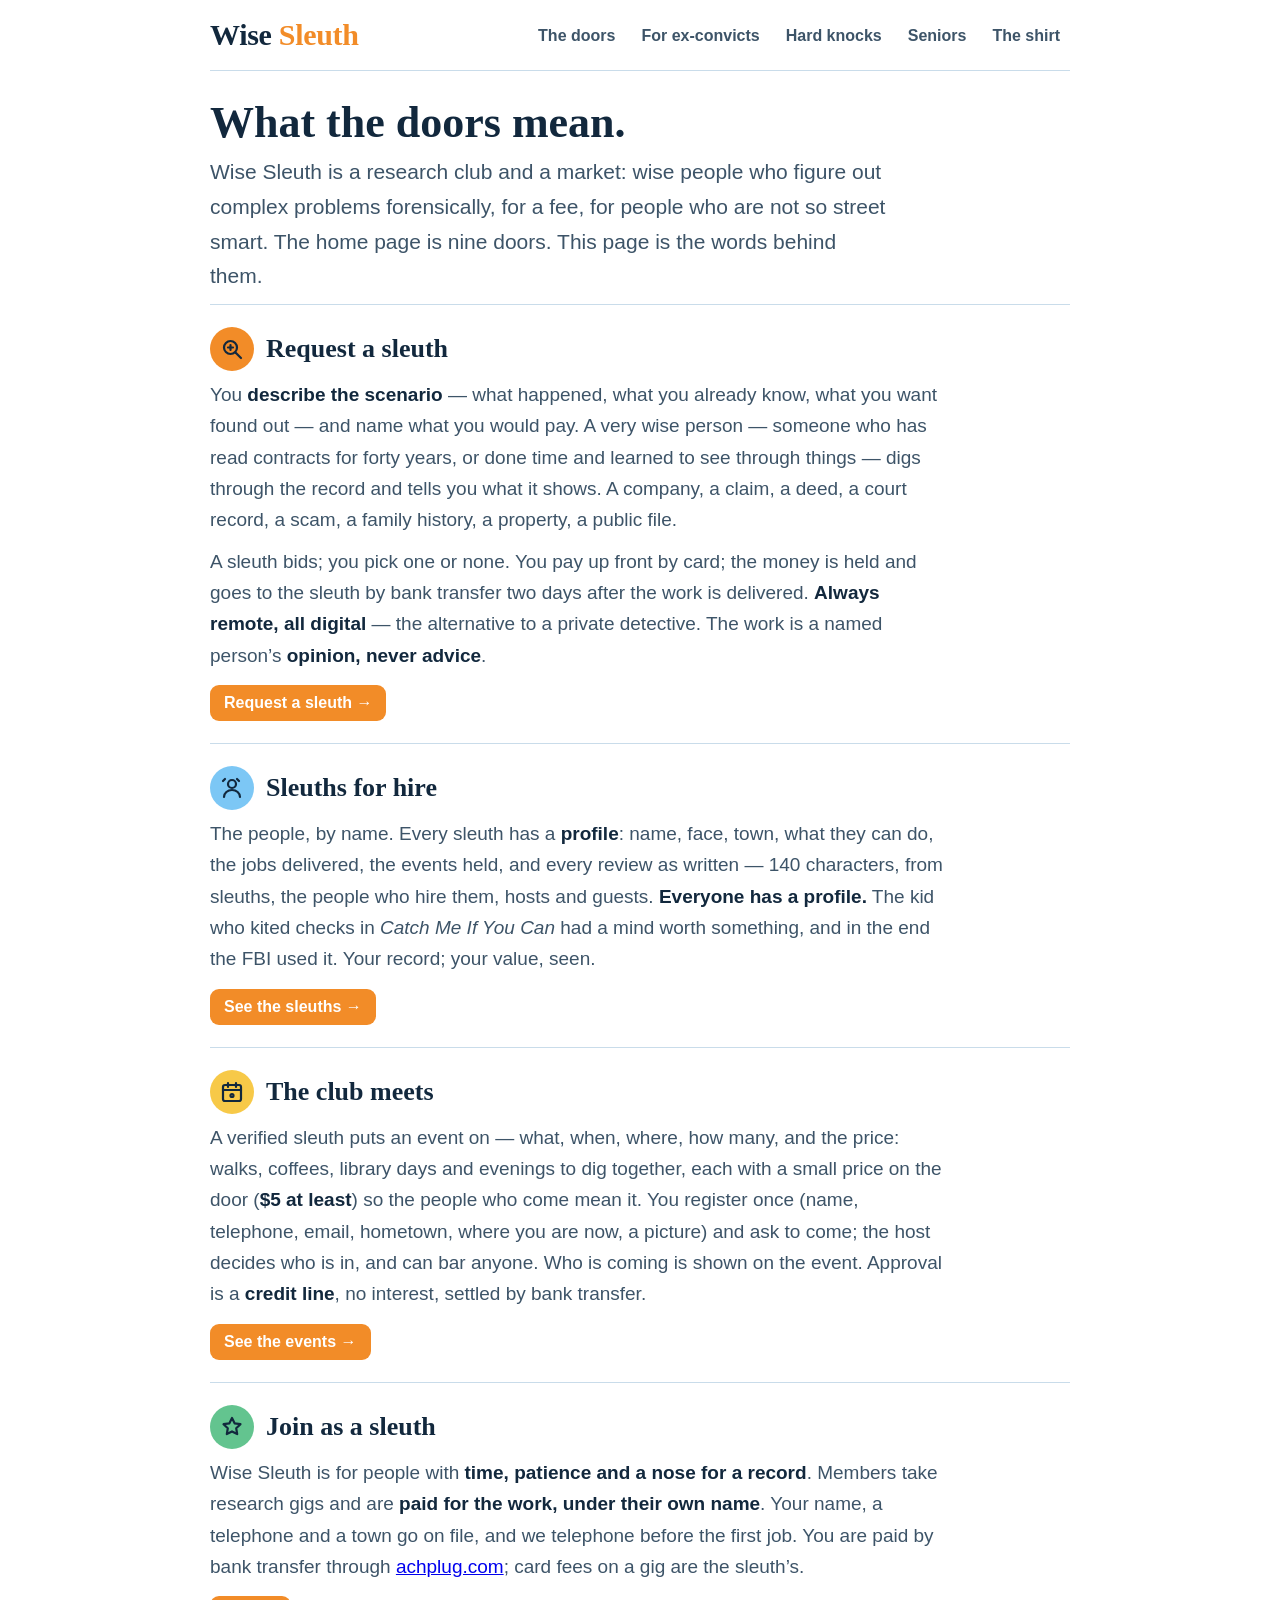
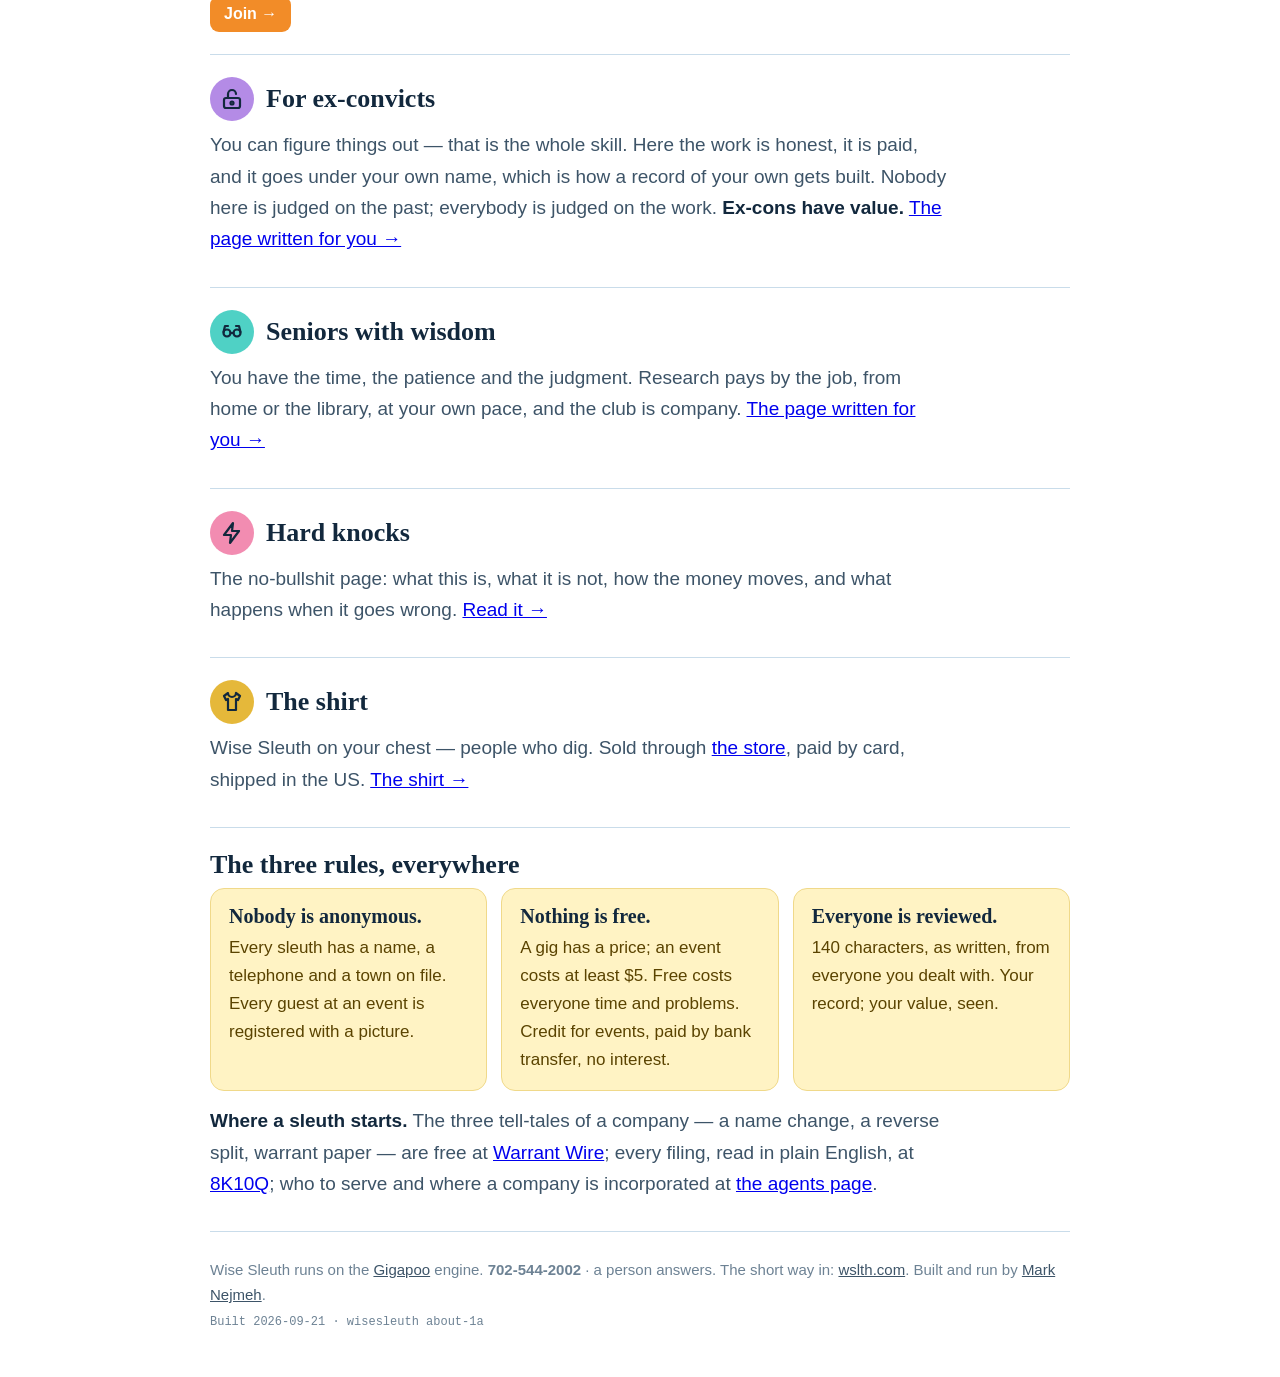
==== about.html @ 40316239 "index-1b: icon-driven home, nine doors; about.html holds the words; local serve script" ====
<!-- BUILT 2026-09-21 · wisesleuth about-1a · WHAT THE DOORS MEAN: the words that used to be on the home page, one section per door. The home page is icons; this page is the definitions. -->
<!DOCTYPE html>
<html lang="en">
<head>
<meta charset="utf-8">
<meta name="viewport" content="width=device-width,initial-scale=1">
<title>What the doors mean — Wise Sleuth. The rules, the money, the club, in plain words.</title>
<meta name="description" content="What each door on Wise Sleuth does: request a sleuth, sleuths for hire, the club's events, joining as a sleuth, the pages for ex-convicts and seniors, the shirt. How a gig is paid, how the club meets, why nobody is anonymous and nothing is free. Opinion, never advice.">
<link rel="canonical" href="/about">
<meta name="robots" content="index, follow">
<meta name="keywords" content="wise sleuth rules, how wise sleuth works, request a researcher, hire a sleuth, research club, jobs for ex cons, jobs for seniors with wisdom, street smart jobs, opinion not advice, alternative to a private detective">
<meta property="og:type" content="website"><meta property="og:site_name" content="Wise Sleuth"><meta property="og:title" content="What the doors mean — Wise Sleuth"><meta property="og:description" content="The rules, the money, the club, in plain words. Opinion, never advice."><meta property="og:url" content="https://wisesleuth.com/about">
<style>
:root{--sky:#eaf4fb;--paper:#fff;--line:#c9dcea;--ink:#12283d;--ink2:#3d5468;--ink3:#6d8294;--orange:#f28c28;--yellow2:#fff3c4;
  --sans:-apple-system,BlinkMacSystemFont,"Segoe UI",Helvetica,Arial,sans-serif;--serif:Georgia,"Times New Roman",serif}
*{box-sizing:border-box}
body{margin:0;background:var(--paper);color:var(--ink);font:19px/1.65 var(--sans)}
.wrap{max-width:900px;margin:0 auto;padding:0 20px}
header{padding:18px 0;border-bottom:1px solid var(--line);display:flex;align-items:center;justify-content:space-between;gap:14px;flex-wrap:wrap}
.logo{font:800 30px var(--serif);letter-spacing:-.01em;color:var(--ink);text-decoration:none}.logo i{font-style:normal;color:var(--orange)}
nav a{font:700 16px var(--sans);color:var(--ink2);text-decoration:none;margin-left:6px;padding:8px 10px;border-radius:9px}nav a:hover{background:var(--sky);color:var(--ink)}
h1{font:800 clamp(30px,5vw,44px)/1.1 var(--serif);margin:28px 0 8px}
.lede{font-size:21px;color:var(--ink2);max-width:58ch;margin:0 0 10px}
section{padding:22px 0;border-top:1px solid var(--line)}
h2{font:800 26px var(--serif);margin:0 0 8px;display:flex;align-items:center;gap:12px}
h2 .disc{width:44px;height:44px;border-radius:50%;background:var(--c,var(--orange));display:inline-flex;align-items:center;justify-content:center;flex:0 0 44px}
h2 svg{width:24px;height:24px;stroke:#12283d;fill:none;stroke-width:2.2;stroke-linecap:round;stroke-linejoin:round}
p{max-width:70ch;margin:0 0 10px;color:var(--ink2)}p b{color:var(--ink)}
.go{display:inline-block;font:700 16px var(--sans);background:var(--orange);color:#fff;text-decoration:none;padding:9px 14px;border-radius:9px;margin-top:4px}
.three{display:grid;grid-template-columns:repeat(3,1fr);gap:14px;margin:8px 0 0}
@media(max-width:760px){.three{grid-template-columns:1fr}}
.three div{background:var(--yellow2);border:1px solid #f0d98a;border-radius:14px;padding:16px 18px;font-size:17px;color:#5a4300}
.three b{display:block;font:800 20px var(--serif);color:var(--ink);margin-bottom:6px}
footer{padding:26px 0 44px;font-size:15px;color:var(--ink3);border-top:1px solid var(--line)}footer a{color:var(--ink2)}
</style>
</head>
<body>
<div class="wrap">
<header><a class="logo" href="/">Wise <i>Sleuth</i></a><nav><a href="/">The doors</a><a href="/excons">For ex-convicts</a><a href="/hardknocks">Hard knocks</a><a href="/seniors">Seniors</a><a href="/shirts">The shirt</a></nav></header>

<h1>What the doors mean.</h1>
<p class="lede">Wise Sleuth is a research club and a market: wise people who figure out complex problems forensically, for a fee, for people who are not so street smart. The home page is nine doors. This page is the words behind them.</p>

<section id="request">
  <h2><span class="disc" style="--c:#f28c28"><svg viewBox="0 0 24 24"><circle cx="10.5" cy="10.5" r="6.5"/><path d="M15.5 15.5 21 21"/><path d="M8 10.5h5M10.5 8v5"/></svg></span>Request a sleuth</h2>
  <p>You <b>describe the scenario</b> &mdash; what happened, what you already know, what you want found out &mdash; and name what you would pay. A very wise person &mdash; someone who has read contracts for forty years, or done time and learned to see through things &mdash; digs through the record and tells you what it shows. A company, a claim, a deed, a court record, a scam, a family history, a property, a public file.</p>
  <p>A sleuth bids; you pick one or none. You pay up front by card; the money is held and goes to the sleuth by bank transfer two days after the work is delivered. <b>Always remote, all digital</b> &mdash; the alternative to a private detective. The work is a named person&rsquo;s <b>opinion, never advice</b>.</p>
  <a class="go" href="/#need">Request a sleuth &rarr;</a>
</section>

<section id="hire">
  <h2><span class="disc" style="--c:#7cc7f5"><svg viewBox="0 0 24 24"><circle cx="12" cy="8" r="4"/><path d="M4 21c0-4 3.6-7 8-7s8 3 8 7"/><path d="M17 3l2 2M5 3 3 5"/></svg></span>Sleuths for hire</h2>
  <p>The people, by name. Every sleuth has a <b>profile</b>: name, face, town, what they can do, the jobs delivered, the events held, and every review as written &mdash; 140 characters, from sleuths, the people who hire them, hosts and guests. <b>Everyone has a profile.</b> The kid who kited checks in <i>Catch Me If You Can</i> had a mind worth something, and in the end the FBI used it. Your record; your value, seen.</p>
  <a class="go" href="/#offered">See the sleuths &rarr;</a>
</section>

<section id="events">
  <h2><span class="disc" style="--c:#f7c948"><svg viewBox="0 0 24 24"><rect x="3" y="5" width="18" height="16" rx="2"/><path d="M3 10h18M8 3v4M16 3v4"/><circle cx="12" cy="15.5" r="1.5"/></svg></span>The club meets</h2>
  <p>A verified sleuth puts an event on &mdash; what, when, where, how many, and the price: walks, coffees, library days and evenings to dig together, each with a small price on the door (<b>$5 at least</b>) so the people who come mean it. You register once (name, telephone, email, hometown, where you are now, a picture) and ask to come; the host decides who is in, and can bar anyone. Who is coming is shown on the event. Approval is a <b>credit line</b>, no interest, settled by bank transfer.</p>
  <a class="go" href="/#events">See the events &rarr;</a>
</section>

<section id="join">
  <h2><span class="disc" style="--c:#63c48f"><svg viewBox="0 0 24 24"><path d="M12 3l2.6 5.3 5.9.9-4.3 4.1 1 5.8L12 16.4 6.8 19.1l1-5.8L3.5 9.2l5.9-.9z"/></svg></span>Join as a sleuth</h2>
  <p>Wise Sleuth is for people with <b>time, patience and a nose for a record</b>. Members take research gigs and are <b>paid for the work, under their own name</b>. Your name, a telephone and a town go on file, and we telephone before the first job. You are paid by bank transfer through <a href="https://achplug.com">achplug.com</a>; card fees on a gig are the sleuth&rsquo;s.</p>
  <a class="go" href="/#sell">Join &rarr;</a>
</section>

<section id="excons">
  <h2><span class="disc" style="--c:#b48be6"><svg viewBox="0 0 24 24"><rect x="4" y="11" width="16" height="10" rx="2"/><path d="M8 11V7a4 4 0 0 1 8 0"/><circle cx="12" cy="16" r="1.5"/></svg></span>For ex-convicts</h2>
  <p>You can figure things out &mdash; that is the whole skill. Here the work is honest, it is paid, and it goes under your own name, which is how a record of your own gets built. Nobody here is judged on the past; everybody is judged on the work. <b>Ex-cons have value.</b> <a href="/excons">The page written for you &rarr;</a></p>
</section>

<section id="seniors">
  <h2><span class="disc" style="--c:#4fd1c5"><svg viewBox="0 0 24 24"><circle cx="7" cy="13" r="3.5"/><circle cx="17" cy="13" r="3.5"/><path d="M10.5 13h3M3.5 12 5 6h3M20.5 12 19 6h-3"/></svg></span>Seniors with wisdom</h2>
  <p>You have the time, the patience and the judgment. Research pays by the job, from home or the library, at your own pace, and the club is company. <a href="/seniors">The page written for you &rarr;</a></p>
</section>

<section id="hardknocks">
  <h2><span class="disc" style="--c:#f28cb1"><svg viewBox="0 0 24 24"><path d="M13 2 4 14h7l-1 8 9-12h-7z"/></svg></span>Hard knocks</h2>
  <p>The no-bullshit page: what this is, what it is not, how the money moves, and what happens when it goes wrong. <a href="/hardknocks">Read it &rarr;</a></p>
</section>

<section id="shirt">
  <h2><span class="disc" style="--c:#e5b83a"><svg viewBox="0 0 24 24"><path d="M8 3 4 6l2 4 2-1v11h8V9l2 1 2-4-4-3a4 4 0 0 1-8 0z"/></svg></span>The shirt</h2>
  <p>Wise Sleuth on your chest &mdash; people who dig. Sold through <a href="https://gigapoo.com/store?site=wisesleuth">the store</a>, paid by card, shipped in the US. <a href="/shirts">The shirt &rarr;</a></p>
</section>

<section id="rules">
  <h2>The three rules, everywhere</h2>
  <div class="three">
    <div><b>Nobody is anonymous.</b> Every sleuth has a name, a telephone and a town on file. Every guest at an event is registered with a picture.</div>
    <div><b>Nothing is free.</b> A gig has a price; an event costs at least $5. Free costs everyone time and problems. Credit for events, paid by bank transfer, no interest.</div>
    <div><b>Everyone is reviewed.</b> 140 characters, as written, from everyone you dealt with. Your record; your value, seen.</div>
  </div>
  <p style="margin-top:14px"><b>Where a sleuth starts.</b> The three tell-tales of a company &mdash; a name change, a reverse split, warrant paper &mdash; are free at <a href="https://warrantwire.com/company.html">Warrant Wire</a>; every filing, read in plain English, at <a href="https://8k10q.com/company.html">8K10Q</a>; who to serve and where a company is incorporated at <a href="https://warrantwire.com/agents.html">the agents page</a>.</p>
</section>

<footer>
  Wise Sleuth runs on the <a href="https://gigapoo.com">Gigapoo</a> engine. <b>702-544-2002</b> &middot; a person answers. The short way in: <a href="https://wslth.com">wslth.com</a>. Built and run by <a href="https://warrantwire.com/about">Mark Nejmeh</a>.<br>
  <span style="font:12px ui-monospace,Menlo,monospace">Built 2026-09-21 &middot; wisesleuth about-1a</span>
</footer>
</div>
</body>
</html>
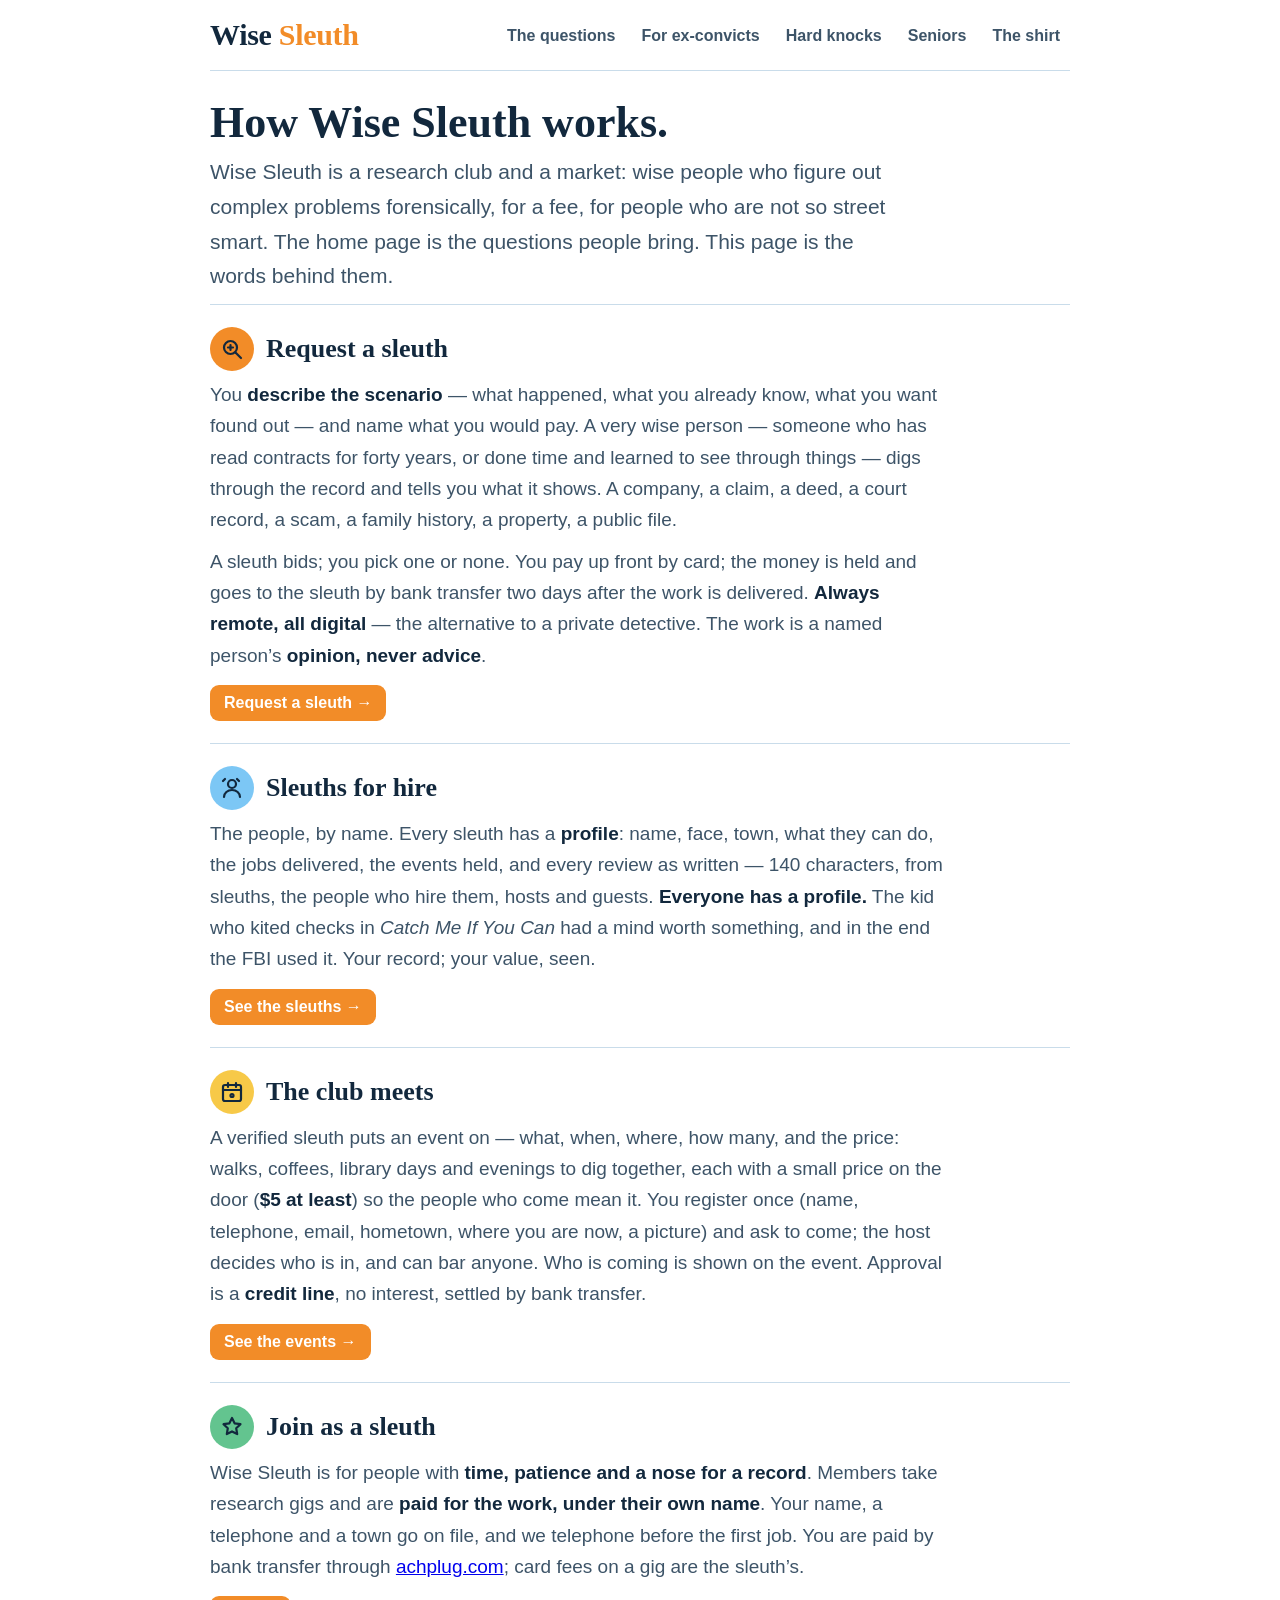
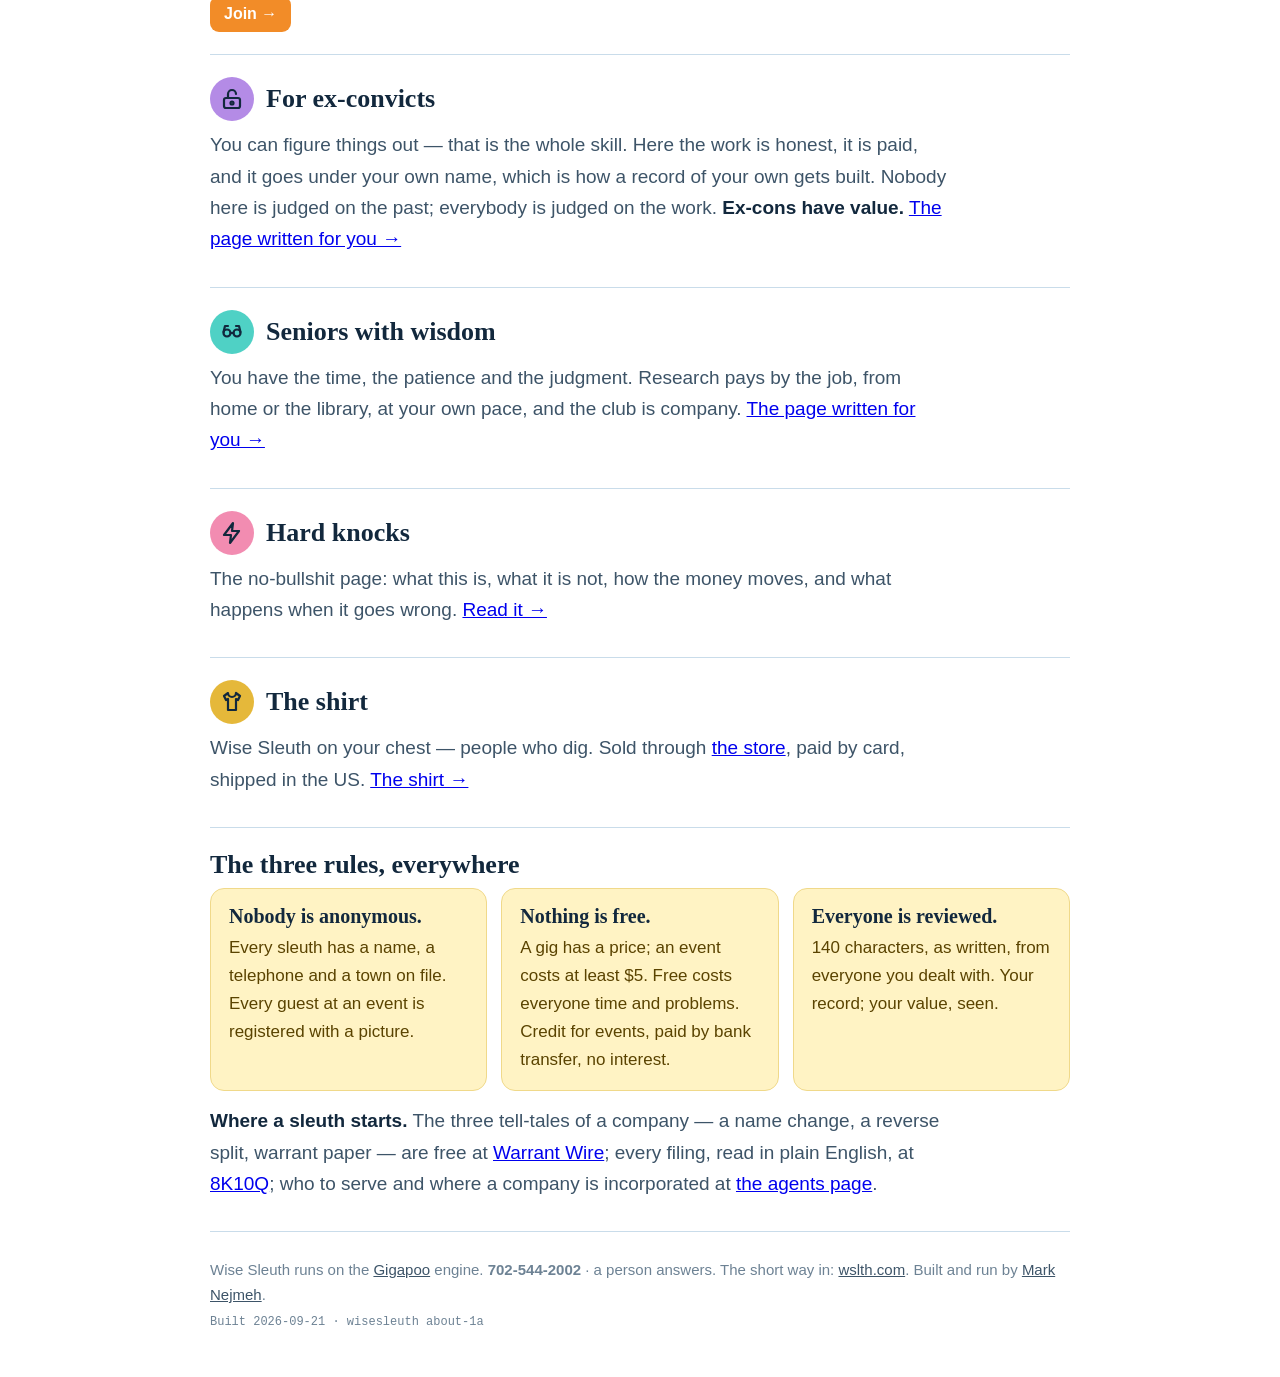
==== commit 71b6f591: "index-1c: its own look (paper, ink, a red stamp); the home is the questions people bring, each opens" ====
--- a/about.html
+++ b/about.html
@@ -4,12 +4,12 @@
 <head>
 <meta charset="utf-8">
 <meta name="viewport" content="width=device-width,initial-scale=1">
-<title>What the doors mean — Wise Sleuth. The rules, the money, the club, in plain words.</title>
+<title>How Wise Sleuth works — the rules, the money, the club, in plain words.</title>
 <meta name="description" content="What each door on Wise Sleuth does: request a sleuth, sleuths for hire, the club's events, joining as a sleuth, the pages for ex-convicts and seniors, the shirt. How a gig is paid, how the club meets, why nobody is anonymous and nothing is free. Opinion, never advice.">
 <link rel="canonical" href="/about">
 <meta name="robots" content="index, follow">
 <meta name="keywords" content="wise sleuth rules, how wise sleuth works, request a researcher, hire a sleuth, research club, jobs for ex cons, jobs for seniors with wisdom, street smart jobs, opinion not advice, alternative to a private detective">
-<meta property="og:type" content="website"><meta property="og:site_name" content="Wise Sleuth"><meta property="og:title" content="What the doors mean — Wise Sleuth"><meta property="og:description" content="The rules, the money, the club, in plain words. Opinion, never advice."><meta property="og:url" content="https://wisesleuth.com/about">
+<meta property="og:type" content="website"><meta property="og:site_name" content="Wise Sleuth"><meta property="og:title" content="How Wise Sleuth works"><meta property="og:description" content="The rules, the money, the club, in plain words. Opinion, never advice."><meta property="og:url" content="https://wisesleuth.com/about">
 <style>
 :root{--sky:#eaf4fb;--paper:#fff;--line:#c9dcea;--ink:#12283d;--ink2:#3d5468;--ink3:#6d8294;--orange:#f28c28;--yellow2:#fff3c4;
   --sans:-apple-system,BlinkMacSystemFont,"Segoe UI",Helvetica,Arial,sans-serif;--serif:Georgia,"Times New Roman",serif}
@@ -36,10 +36,10 @@
 </head>
 <body>
 <div class="wrap">
-<header><a class="logo" href="/">Wise <i>Sleuth</i></a><nav><a href="/">The doors</a><a href="/excons">For ex-convicts</a><a href="/hardknocks">Hard knocks</a><a href="/seniors">Seniors</a><a href="/shirts">The shirt</a></nav></header>
+<header><a class="logo" href="/">Wise <i>Sleuth</i></a><nav><a href="/">The questions</a><a href="/excons">For ex-convicts</a><a href="/hardknocks">Hard knocks</a><a href="/seniors">Seniors</a><a href="/shirts">The shirt</a></nav></header>
 
-<h1>What the doors mean.</h1>
-<p class="lede">Wise Sleuth is a research club and a market: wise people who figure out complex problems forensically, for a fee, for people who are not so street smart. The home page is nine doors. This page is the words behind them.</p>
+<h1>How Wise Sleuth works.</h1>
+<p class="lede">Wise Sleuth is a research club and a market: wise people who figure out complex problems forensically, for a fee, for people who are not so street smart. The home page is the questions people bring. This page is the words behind them.</p>
 
 <section id="request">
   <h2><span class="disc" style="--c:#f28c28"><svg viewBox="0 0 24 24"><circle cx="10.5" cy="10.5" r="6.5"/><path d="M15.5 15.5 21 21"/><path d="M8 10.5h5M10.5 8v5"/></svg></span>Request a sleuth</h2>
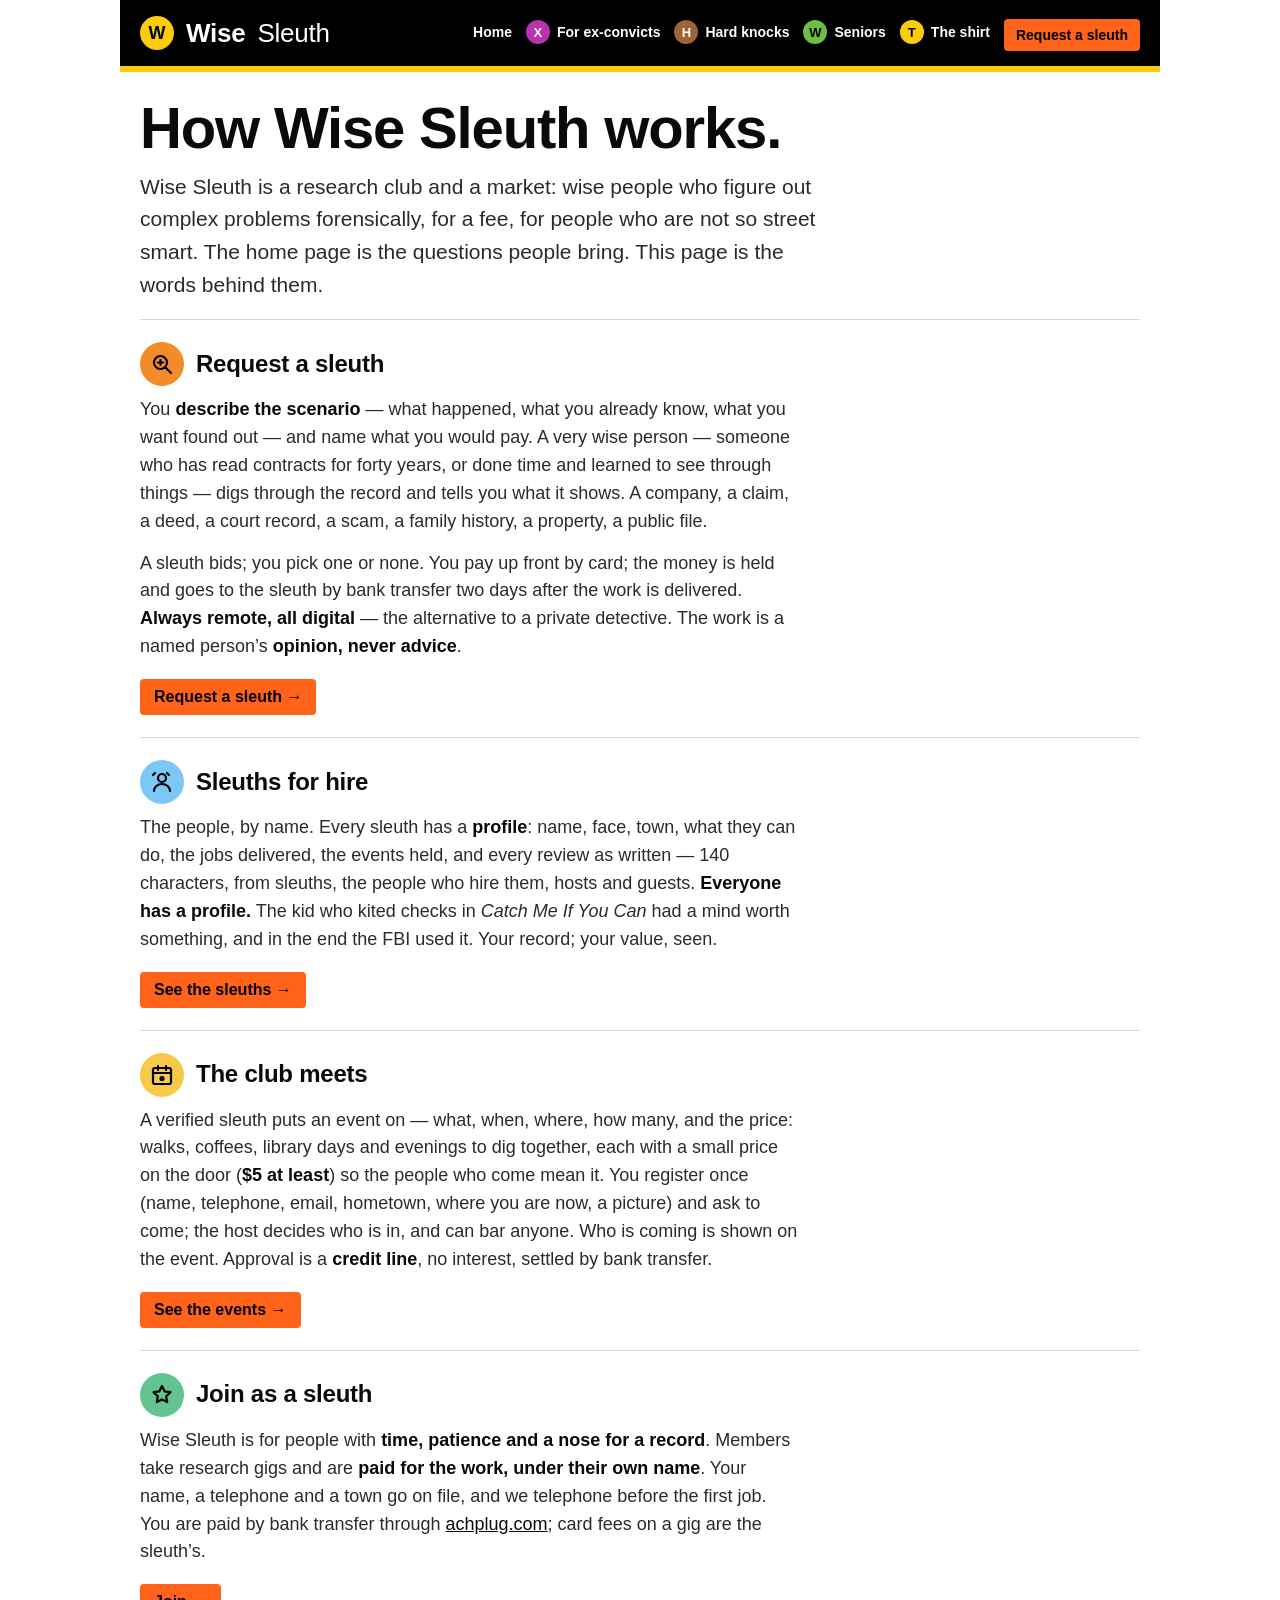
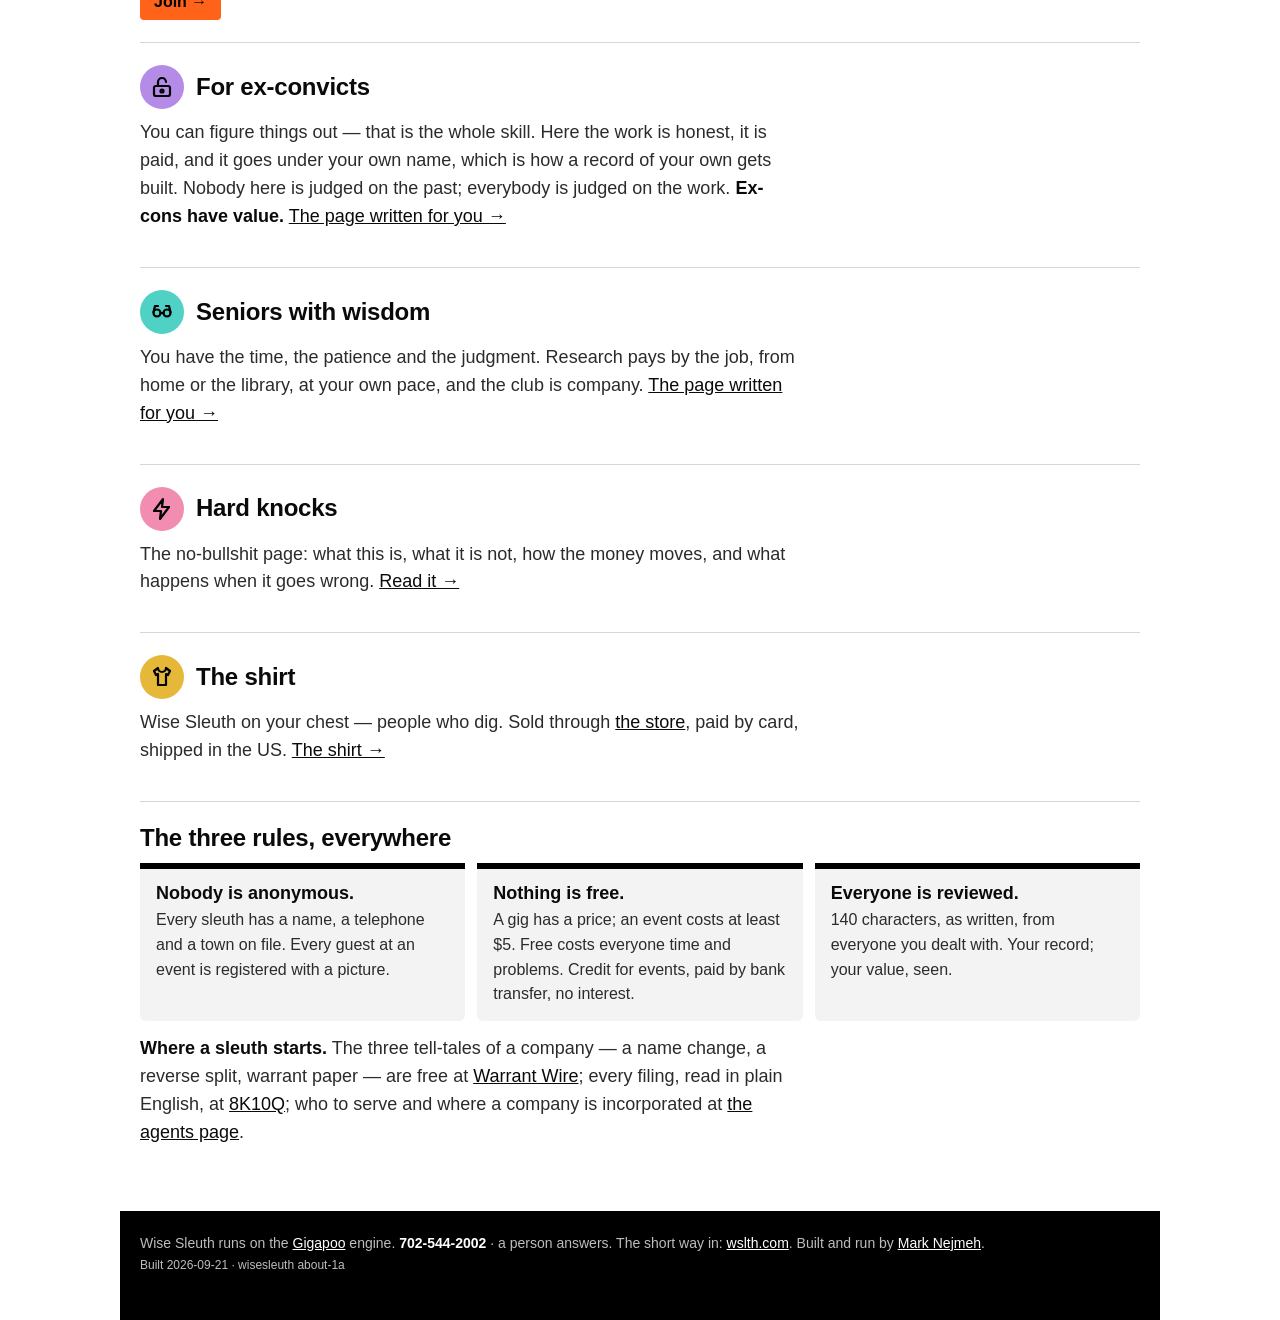
==== commit ce327ff6: "index-1d + ws.css: New York subway signage on every page - black station signs, route bullets with l" ====
--- a/about.html
+++ b/about.html
@@ -10,33 +10,15 @@
 <meta name="robots" content="index, follow">
 <meta name="keywords" content="wise sleuth rules, how wise sleuth works, request a researcher, hire a sleuth, research club, jobs for ex cons, jobs for seniors with wisdom, street smart jobs, opinion not advice, alternative to a private detective">
 <meta property="og:type" content="website"><meta property="og:site_name" content="Wise Sleuth"><meta property="og:title" content="How Wise Sleuth works"><meta property="og:description" content="The rules, the money, the club, in plain words. Opinion, never advice."><meta property="og:url" content="https://wisesleuth.com/about">
+<link rel="stylesheet" href="/ws.css">
 <style>
-:root{--sky:#eaf4fb;--paper:#fff;--line:#c9dcea;--ink:#12283d;--ink2:#3d5468;--ink3:#6d8294;--orange:#f28c28;--yellow2:#fff3c4;
-  --sans:-apple-system,BlinkMacSystemFont,"Segoe UI",Helvetica,Arial,sans-serif;--serif:Georgia,"Times New Roman",serif}
-*{box-sizing:border-box}
-body{margin:0;background:var(--paper);color:var(--ink);font:19px/1.65 var(--sans)}
-.wrap{max-width:900px;margin:0 auto;padding:0 20px}
-header{padding:18px 0;border-bottom:1px solid var(--line);display:flex;align-items:center;justify-content:space-between;gap:14px;flex-wrap:wrap}
-.logo{font:800 30px var(--serif);letter-spacing:-.01em;color:var(--ink);text-decoration:none}.logo i{font-style:normal;color:var(--orange)}
-nav a{font:700 16px var(--sans);color:var(--ink2);text-decoration:none;margin-left:6px;padding:8px 10px;border-radius:9px}nav a:hover{background:var(--sky);color:var(--ink)}
-h1{font:800 clamp(30px,5vw,44px)/1.1 var(--serif);margin:28px 0 8px}
-.lede{font-size:21px;color:var(--ink2);max-width:58ch;margin:0 0 10px}
-section{padding:22px 0;border-top:1px solid var(--line)}
-h2{font:800 26px var(--serif);margin:0 0 8px;display:flex;align-items:center;gap:12px}
 h2 .disc{width:44px;height:44px;border-radius:50%;background:var(--c,var(--orange));display:inline-flex;align-items:center;justify-content:center;flex:0 0 44px}
-h2 svg{width:24px;height:24px;stroke:#12283d;fill:none;stroke-width:2.2;stroke-linecap:round;stroke-linejoin:round}
-p{max-width:70ch;margin:0 0 10px;color:var(--ink2)}p b{color:var(--ink)}
-.go{display:inline-block;font:700 16px var(--sans);background:var(--orange);color:#fff;text-decoration:none;padding:9px 14px;border-radius:9px;margin-top:4px}
-.three{display:grid;grid-template-columns:repeat(3,1fr);gap:14px;margin:8px 0 0}
-@media(max-width:760px){.three{grid-template-columns:1fr}}
-.three div{background:var(--yellow2);border:1px solid #f0d98a;border-radius:14px;padding:16px 18px;font-size:17px;color:#5a4300}
-.three b{display:block;font:800 20px var(--serif);color:var(--ink);margin-bottom:6px}
-footer{padding:26px 0 44px;font-size:15px;color:var(--ink3);border-top:1px solid var(--line)}footer a{color:var(--ink2)}
+h2 svg{width:24px;height:24px;stroke:#000;fill:none;stroke-width:2.2;stroke-linecap:round;stroke-linejoin:round}
 </style>
 </head>
 <body>
 <div class="wrap">
-<header><a class="logo" href="/">Wise <i>Sleuth</i></a><nav><a href="/">The questions</a><a href="/excons">For ex-convicts</a><a href="/hardknocks">Hard knocks</a><a href="/seniors">Seniors</a><a href="/shirts">The shirt</a></nav></header>
+<header class="sign"><a class="logo" href="/"><span class="bullet dark" style="--c:var(--yellow)">W</span>Wise <i>Sleuth</i></a><nav><a href="/">Home</a><a href="/excons"><span class="bullet sm" style="--c:var(--purple)">X</span>For ex-convicts</a><a href="/hardknocks"><span class="bullet sm" style="--c:var(--brown)">H</span>Hard knocks</a><a href="/seniors"><span class="bullet sm dark" style="--c:var(--lime)">W</span>Seniors</a><a href="/shirts"><span class="bullet sm dark" style="--c:var(--yellow)">T</span>The shirt</a><a class="go" href="/#need">Request a sleuth</a></nav></header>
 
 <h1>How Wise Sleuth works.</h1>
 <p class="lede">Wise Sleuth is a research club and a market: wise people who figure out complex problems forensically, for a fee, for people who are not so street smart. The home page is the questions people bring. This page is the words behind them.</p>
@@ -98,7 +80,7 @@
 
 <footer>
   Wise Sleuth runs on the <a href="https://gigapoo.com">Gigapoo</a> engine. <b>702-544-2002</b> &middot; a person answers. The short way in: <a href="https://wslth.com">wslth.com</a>. Built and run by <a href="https://warrantwire.com/about">Mark Nejmeh</a>.<br>
-  <span style="font:12px ui-monospace,Menlo,monospace">Built 2026-09-21 &middot; wisesleuth about-1a</span>
+  <span style="font-size:12px">Built 2026-09-21 &middot; wisesleuth about-1a</span>
 </footer>
 </div>
 </body>
--- a/ws.css
+++ b/ws.css
@@ -0,0 +1,119 @@
+/* BUILT 2026-09-21 · wisesleuth ws.css 1a · THE LOOK: New York subway signage. Black station signs with white
+   Helvetica, coloured route bullets with a letter in them, one flashing service-alert bullet that says LOOK HERE.
+   His call, 21 Sep: "icon driven; everything you added under a flashing icon; icons based on the NYC subway look;
+   an original look; a proper trusted look; we need to convert sales." Every page links this file; the variable
+   names are the ones the pages already used, re-valued to the subway palette, so their own components follow. */
+:root{
+  --paper:#fff;--ink:#0a0a0a;--ink2:#2b2b2b;--ink3:#6d6e71;--line:#d7d7d7;--sky:#f3f3f3;--sky2:#e8e8e8;
+  --orange:#ff6319;--orange2:#e0520f;--yellow:#fccc0a;--yellow2:#fff6c7;--red:#ee352e;--green:#00933c;--blue:#0039a6;--purple:#b933ad;--lime:#6cbe45;--brown:#996633;--grey:#a7a9ac;
+  --sans:"Helvetica Neue",Helvetica,Arial,sans-serif;--serif:"Helvetica Neue",Helvetica,Arial,sans-serif;--mono:"Helvetica Neue",Helvetica,Arial,sans-serif}
+*{box-sizing:border-box}
+html{background:var(--paper)}
+body{margin:0;background:var(--paper);color:var(--ink);font:18px/1.55 var(--sans)}
+.wrap{max-width:1040px;margin:0 auto;padding:0 20px}
+a{color:var(--ink)}
+
+/* ---- the station sign: a black bar, white Helvetica, the bullets ---- */
+header.sign{background:#000;color:#fff;margin:0 -20px;padding:14px 20px;display:flex;align-items:center;justify-content:space-between;gap:14px;flex-wrap:wrap;border-bottom:6px solid var(--yellow)}
+header.sign .logo{display:inline-flex;align-items:center;gap:12px;font:700 26px/1 var(--sans);letter-spacing:-.01em;color:#fff;text-decoration:none}
+header.sign .logo i{font-style:normal;font-weight:400;color:#fff}
+header.sign nav{display:flex;flex-wrap:wrap;gap:4px 14px;align-items:center}
+header.sign nav a{font:700 14px var(--sans);color:#fff;text-decoration:none;padding:6px 0;border-bottom:2px solid transparent;display:inline-flex;align-items:center;gap:7px}
+header.sign nav a:hover,header.sign nav a[aria-current]{border-bottom-color:var(--yellow)}
+header.sign nav a.go{background:var(--orange);color:#000;border-radius:4px;padding:8px 12px;border-bottom:0}
+header.sign nav a.go:hover{background:#fff}
+
+/* ---- the route bullet: a coloured disc with a letter, Helvetica Bold ---- */
+.bullet{display:inline-flex;align-items:center;justify-content:center;width:34px;height:34px;border-radius:50%;background:var(--c,var(--red));color:#fff;font:700 18px/1 var(--sans);flex:0 0 34px;letter-spacing:0}
+.bullet.dark{color:#000}
+.bullet.sm{width:24px;height:24px;font-size:13px;flex-basis:24px}
+.bullet.lg{width:56px;height:56px;font-size:30px;flex-basis:56px}
+.bullet.xl{width:72px;height:72px;font-size:40px;flex-basis:72px}
+
+/* ---- the flashing service alert ---- */
+@keyframes ws-flash{0%,100%{opacity:1;box-shadow:0 0 0 0 rgba(252,204,10,.9)}50%{opacity:.55;box-shadow:0 0 0 14px rgba(252,204,10,0)}}
+.flash{animation:ws-flash 1.1s ease-in-out infinite}
+@media(prefers-reduced-motion:reduce){.flash{animation:none;box-shadow:0 0 0 5px rgba(252,204,10,.5)}}
+
+/* ---- type ---- */
+h1{font:700 clamp(34px,5.6vw,58px)/1.05 var(--sans);letter-spacing:-.02em;margin:26px 0 12px;max-width:22ch}
+h1 em{font-style:normal;color:var(--orange)}
+h2{font:700 24px/1.2 var(--sans);letter-spacing:-.01em;margin:0 0 10px}
+p{color:var(--ink2);max-width:66ch;margin:0 0 14px}
+p b{color:var(--ink)}
+.lede{font-size:21px;color:var(--ink2);max-width:60ch;margin:0 0 18px}
+.k{font:700 12px var(--sans);letter-spacing:.12em;text-transform:uppercase;color:var(--ink3)}
+
+/* ---- the doors: station signs on a wall ---- */
+.doors{padding:24px 0 6px}
+.doors .k{display:flex;align-items:center;gap:12px;margin:0 0 14px}
+.doors .k::after{content:"";flex:1;height:2px;background:#000}
+.grid{display:grid;grid-template-columns:repeat(3,1fr);gap:12px}
+@media(max-width:780px){.grid{grid-template-columns:repeat(2,1fr)}}
+@media(max-width:480px){.grid{grid-template-columns:1fr}}
+.station{--c:var(--red);display:flex;align-items:center;gap:14px;background:#000;color:#fff;text-decoration:none;border-radius:6px;padding:16px 16px;border:0;font:inherit;text-align:left;cursor:pointer;width:100%;transition:transform .12s,background .12s;border-left:8px solid var(--c)}
+.station:hover{transform:translateY(-2px);background:#1a1a1a}
+.station .txt{flex:1;min-width:0}
+.station .txt b{display:block;font:700 19px/1.15 var(--sans);color:#fff;margin:0 0 3px}
+.station .txt span{display:block;font:14px/1.35 var(--sans);color:#c8c8c8}
+.station .bullet{background:var(--c)}
+.station.look{background:var(--yellow);color:#000;border-left-color:#000}
+.station.look .txt b,.station.look .txt span{color:#000}
+.station.look:hover{background:#ffd93d}
+.station.look .bullet{background:#000;color:var(--yellow)}
+
+/* ---- the route: the four stops from question to answer ---- */
+.route{margin:24px 0 4px;padding:18px 0 6px;border-top:2px solid #000}
+.route ol{list-style:none;margin:0;padding:0;display:grid;grid-template-columns:repeat(4,1fr);gap:0;position:relative}
+.route ol::before{content:"";position:absolute;left:8%;right:8%;top:17px;height:8px;background:var(--orange);border-radius:4px}
+.route li{position:relative;padding:0 10px;text-align:center}
+.route li i{display:block;width:26px;height:26px;border-radius:50%;background:#fff;border:6px solid var(--orange);margin:2px auto 12px;position:relative;font-style:normal}
+.route li b{display:block;font:700 15px var(--sans);margin-bottom:3px}
+.route li span{display:block;font:14px/1.35 var(--sans);color:var(--ink3)}
+@media(max-width:640px){.route ol{grid-template-columns:1fr 1fr;gap:14px}.route ol::before{display:none}.route li{text-align:left;padding:0}.route li i{margin:0 0 6px}}
+
+/* ---- LOOK HERE: the questions people bring (hidden until the flashing sign is pressed) ---- */
+.look-panel{display:none;margin:14px 0 0;padding:18px;background:var(--yellow2);border:2px solid #000;border-radius:6px}
+.look-panel.on{display:block}
+.look-panel .k{display:flex;align-items:center;gap:10px;margin:0 0 12px}
+.qcards{display:grid;grid-template-columns:repeat(auto-fill,minmax(250px,1fr));gap:10px}
+.q{display:flex;align-items:flex-start;gap:12px;background:#fff;border:1.5px solid #000;border-radius:6px;padding:12px 14px;font:inherit;text-align:left;color:#000;cursor:pointer;transition:transform .12s,box-shadow .12s;width:100%}
+.q:hover{transform:translateY(-2px);box-shadow:0 6px 16px rgba(0,0,0,.14)}
+.q b{display:block;font:700 17px/1.2 var(--sans)}
+.q em{display:block;font:italic 13.5px/1.35 var(--sans);color:var(--ink3);margin-top:4px}
+.q.own{border-style:dashed;background:transparent}
+.q > span:last-child{flex:1;min-width:0}
+
+/* ---- the black board: the three rules ---- */
+.board{margin:26px 0 0;background:#000;color:#fff;border-radius:6px;padding:16px 18px;display:grid;grid-template-columns:repeat(3,1fr);gap:16px}
+@media(max-width:700px){.board{grid-template-columns:1fr}}
+.board div{display:flex;gap:12px;align-items:flex-start;font:15px/1.4 var(--sans);color:#d0d0d0}
+.board b{display:block;color:#fff;font-size:16px;margin-bottom:2px}
+
+/* ---- pieces the sub-pages use ---- */
+.plain{border-left:8px solid var(--yellow);background:var(--yellow2);padding:14px 20px;margin:18px 0;font-size:19px;color:var(--ink2)}
+.plain b{color:var(--ink)}
+.rules{display:grid;grid-template-columns:repeat(3,1fr);gap:12px;margin:22px 0}
+@media(max-width:700px){.rules{grid-template-columns:1fr}}
+.rules div{background:var(--sky);border-top:6px solid #000;border-radius:0 0 6px 6px;padding:14px 16px;font-size:16px;color:var(--ink2)}
+.rules b{display:block;font:700 17px var(--sans);color:var(--ink);margin-bottom:4px}
+.btns{display:flex;gap:10px;flex-wrap:wrap;margin:22px 0 10px}
+.btn{display:inline-block;font:700 17px var(--sans);text-decoration:none;padding:13px 20px;border-radius:4px;background:var(--orange);color:#000}
+.btn:hover{background:#000;color:#fff}
+.btn.ghost{background:#fff;color:#000;border:2px solid #000}
+.btn.ghost:hover{background:#000;color:#fff}
+.three{display:grid;grid-template-columns:repeat(3,1fr);gap:12px;margin:8px 0 0}
+@media(max-width:760px){.three{grid-template-columns:1fr}}
+.three div{background:var(--sky);border-top:6px solid #000;border-radius:0 0 6px 6px;padding:14px 16px;font-size:16px;color:var(--ink2)}
+.three b{display:block;font:700 18px var(--sans);color:var(--ink);margin-bottom:4px}
+.go{display:inline-block;font:700 16px var(--sans);background:var(--orange);color:#000;text-decoration:none;padding:9px 14px;border-radius:4px;margin-top:4px}
+.go:hover{background:#000;color:#fff}
+section{padding:22px 0;border-top:1px solid var(--line)}
+section h2{display:flex;align-items:center;gap:12px}
+
+/* ---- the embed ---- */
+#gigs{margin:24px 0 10px;font-size:16px}
+
+footer{margin:28px -20px 0;padding:22px 20px 44px;background:#000;color:#bdbdbd;font-size:14px}
+footer a{color:#fff}
+footer b{color:#fff}
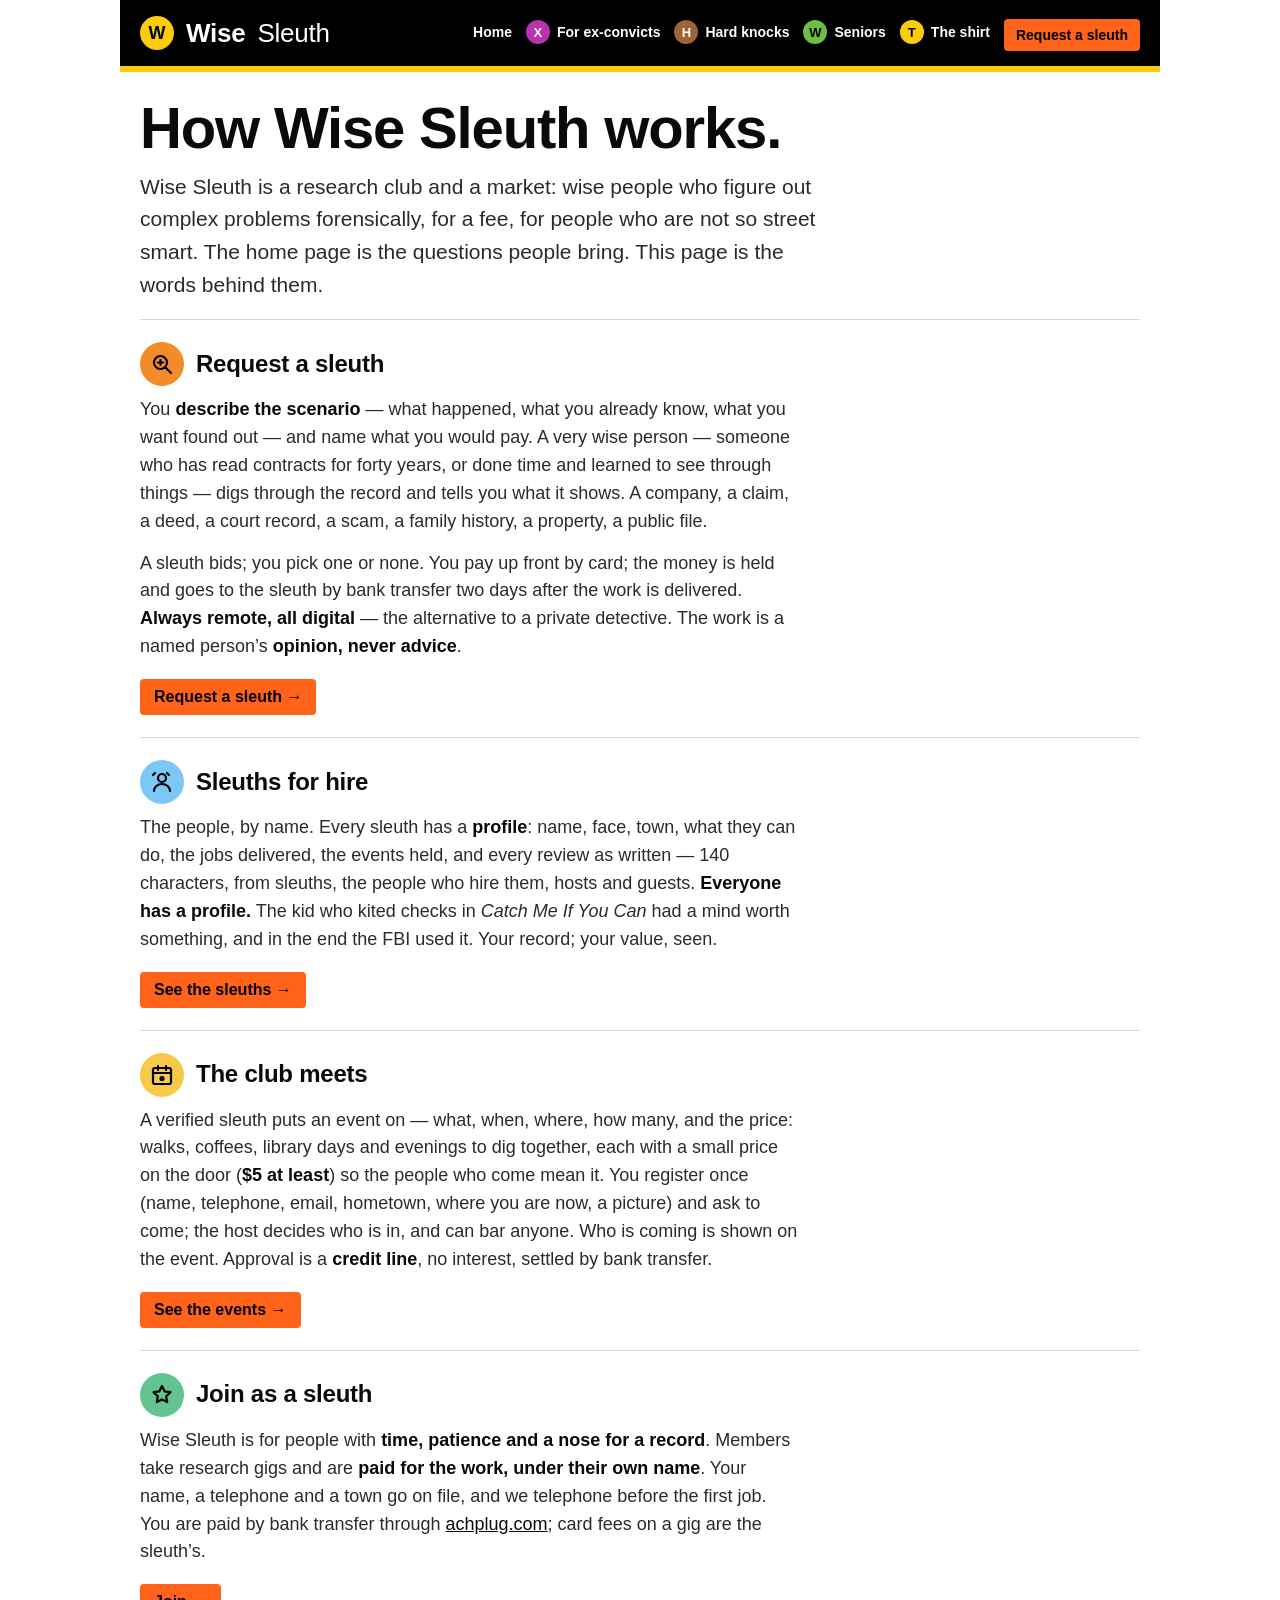
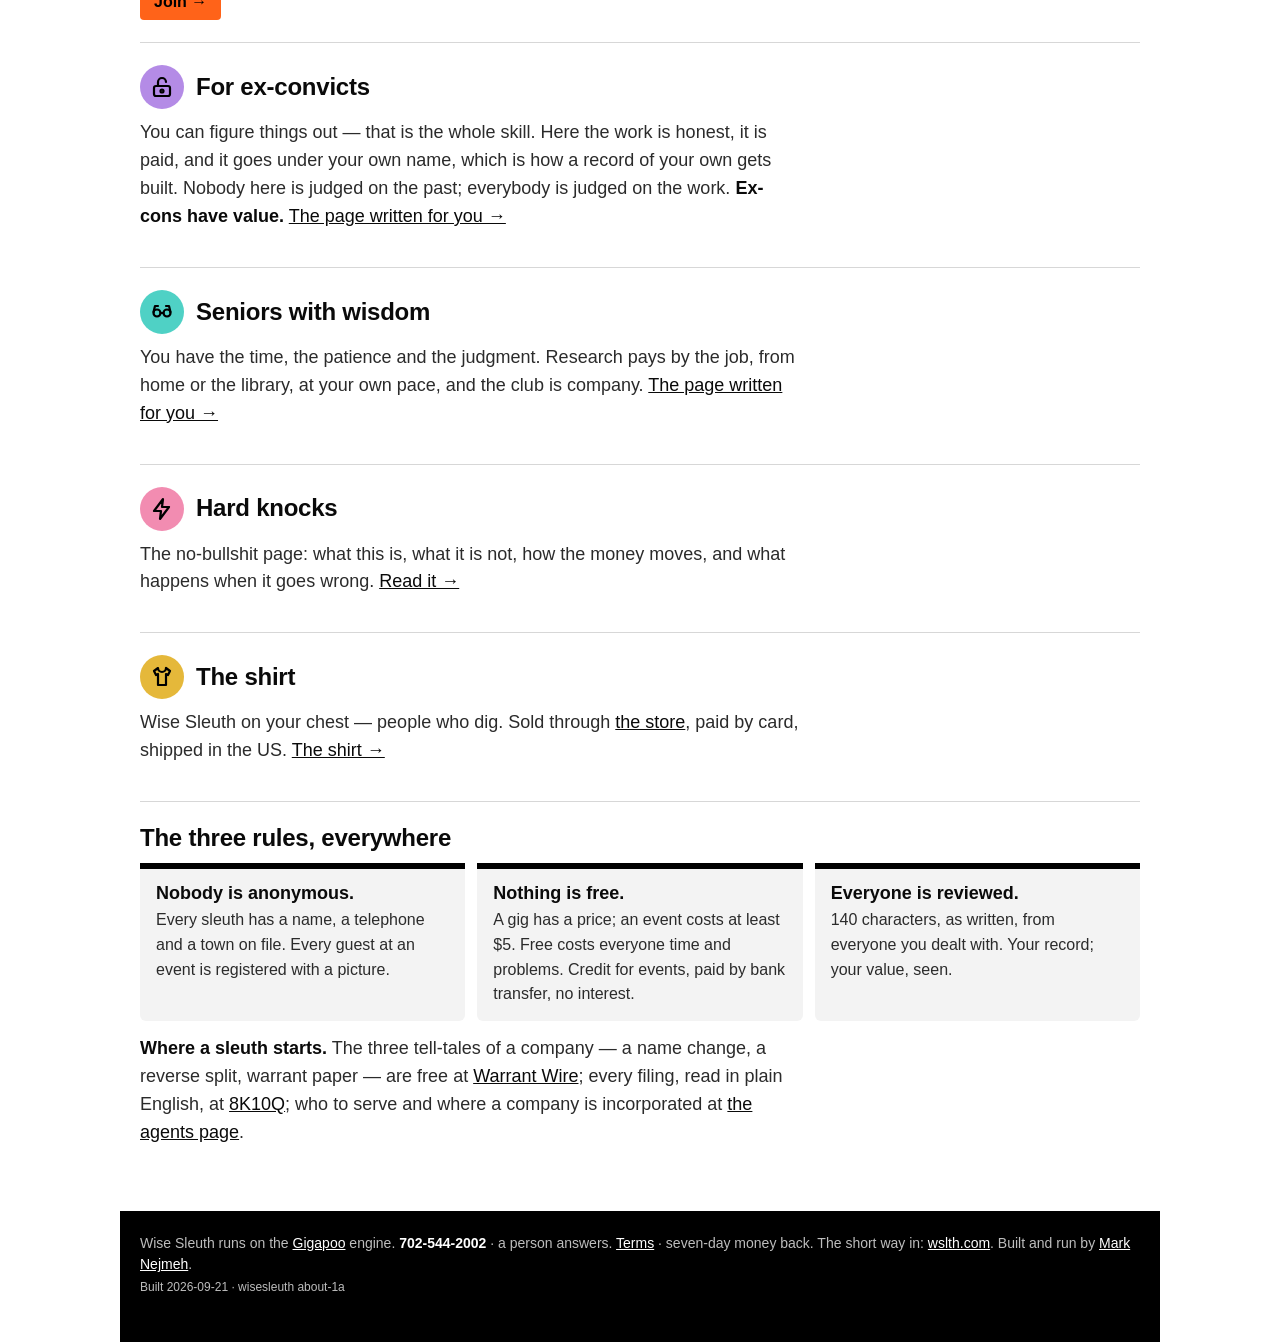
==== commit 3dea3fda: "Terms: seven-day money back, in plain words, in the site's own dress (his rule, 21 Sep: all sites ha" ====
--- a/about.html
+++ b/about.html
@@ -10,7 +10,7 @@
 <meta name="robots" content="index, follow">
 <meta name="keywords" content="wise sleuth rules, how wise sleuth works, request a researcher, hire a sleuth, research club, jobs for ex cons, jobs for seniors with wisdom, street smart jobs, opinion not advice, alternative to a private detective">
 <meta property="og:type" content="website"><meta property="og:site_name" content="Wise Sleuth"><meta property="og:title" content="How Wise Sleuth works"><meta property="og:description" content="The rules, the money, the club, in plain words. Opinion, never advice."><meta property="og:url" content="https://wisesleuth.com/about">
-<link rel="stylesheet" href="/ws.css">
+<link rel="stylesheet" href="/ws.css?v=1e">
 <style>
 h2 .disc{width:44px;height:44px;border-radius:50%;background:var(--c,var(--orange));display:inline-flex;align-items:center;justify-content:center;flex:0 0 44px}
 h2 svg{width:24px;height:24px;stroke:#000;fill:none;stroke-width:2.2;stroke-linecap:round;stroke-linejoin:round}
@@ -79,7 +79,7 @@
 </section>
 
 <footer>
-  Wise Sleuth runs on the <a href="https://gigapoo.com">Gigapoo</a> engine. <b>702-544-2002</b> &middot; a person answers. The short way in: <a href="https://wslth.com">wslth.com</a>. Built and run by <a href="https://warrantwire.com/about">Mark Nejmeh</a>.<br>
+  Wise Sleuth runs on the <a href="https://gigapoo.com">Gigapoo</a> engine. <b>702-544-2002</b> &middot; a person answers. <a href="/terms">Terms</a> &middot; seven-day money back. The short way in: <a href="https://wslth.com">wslth.com</a>. Built and run by <a href="https://warrantwire.com/about">Mark Nejmeh</a>.<br>
   <span style="font-size:12px">Built 2026-09-21 &middot; wisesleuth about-1a</span>
 </footer>
 </div>
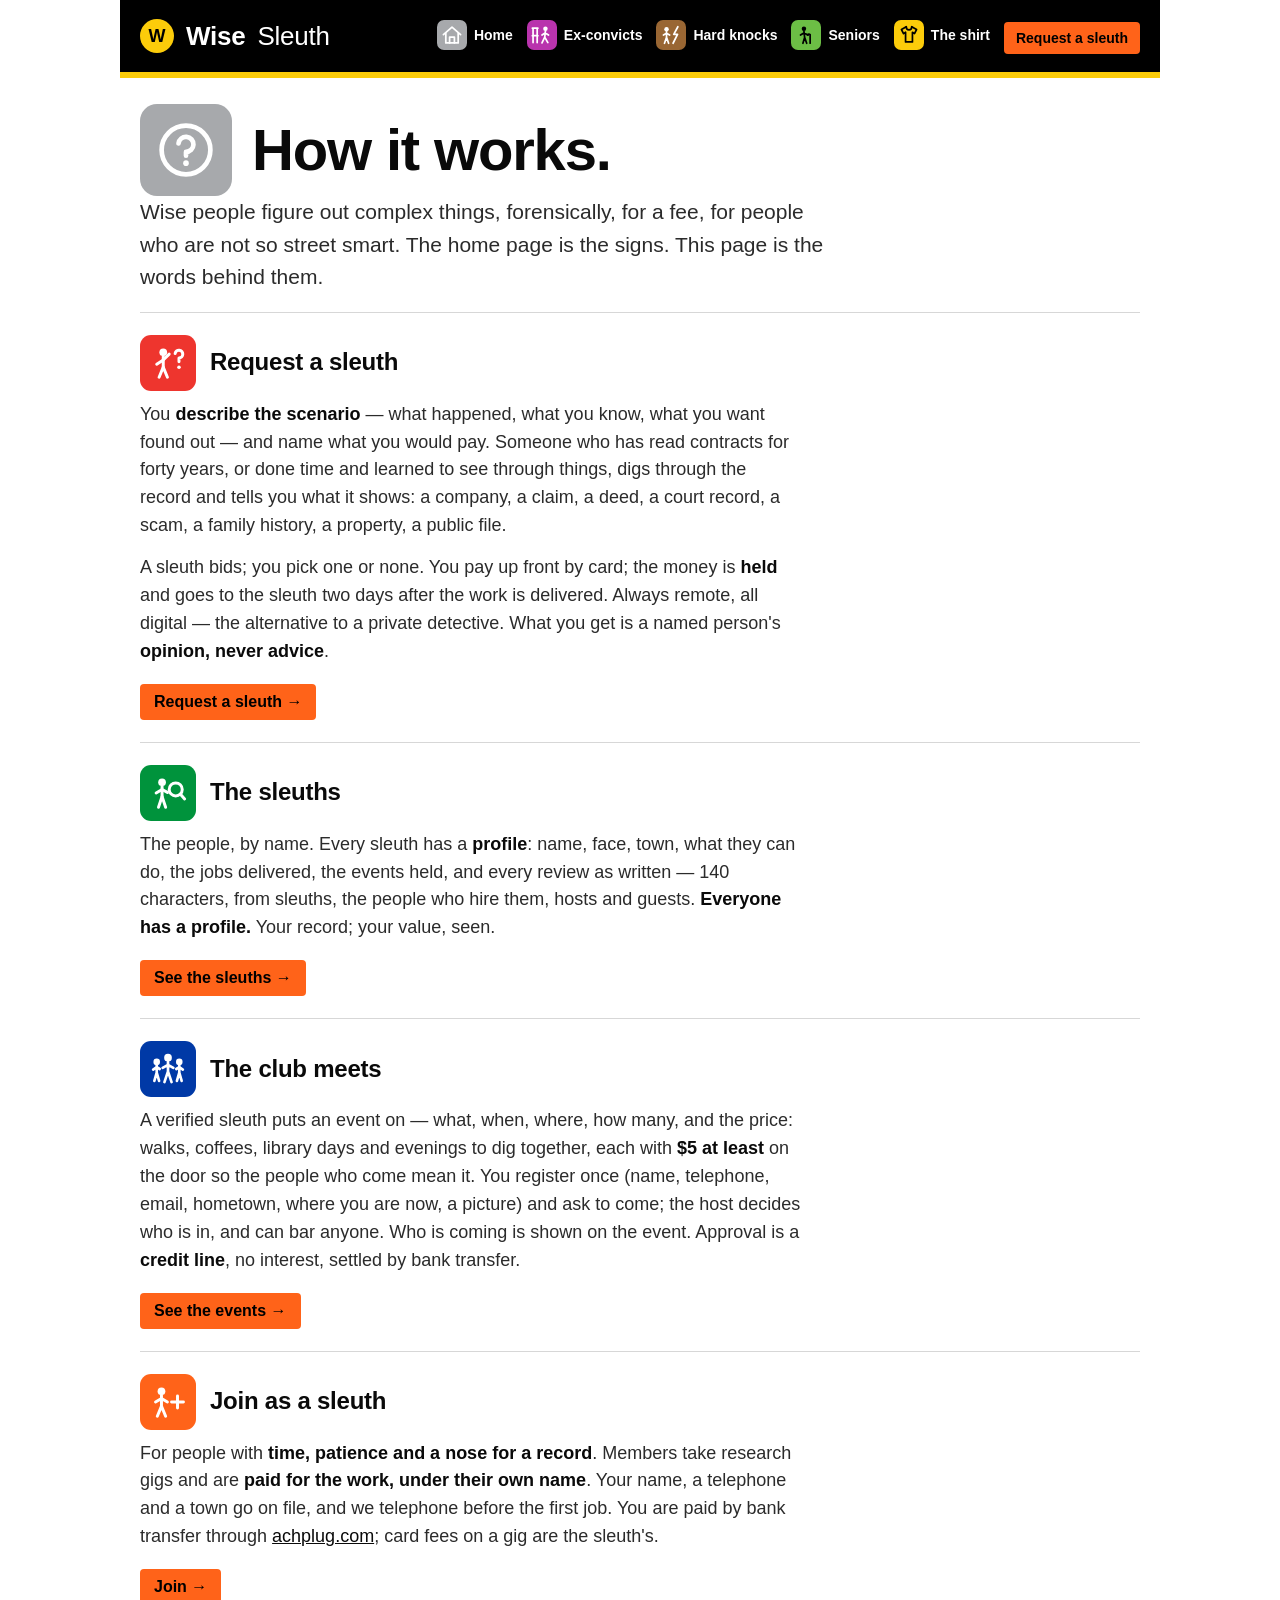
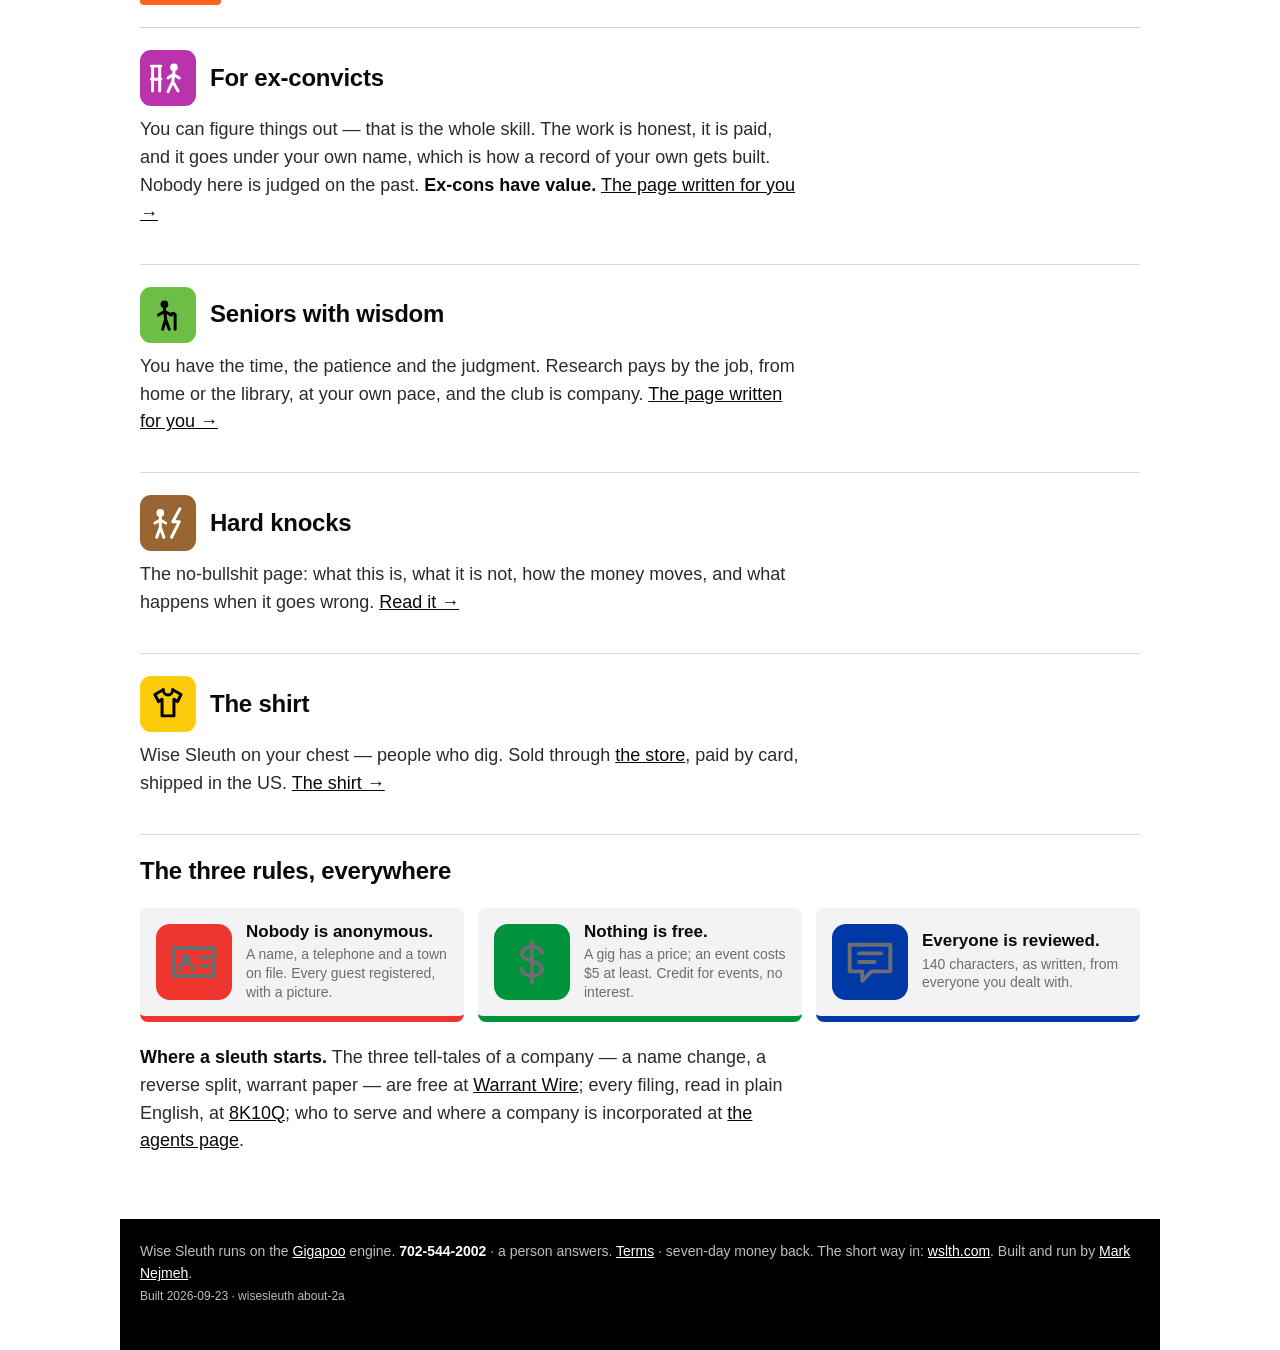
==== commit 368f4e79: "index-2a: street signs. Nine doors are coloured plates with a stick figure and a label; the sixteen " ====
--- a/about.html
+++ b/about.html
@@ -1,86 +1,92 @@
-<!-- BUILT 2026-09-21 · wisesleuth about-1a · WHAT THE DOORS MEAN: the words that used to be on the home page, one section per door. The home page is icons; this page is the definitions. -->
+<!-- BUILT 2026-09-23 · wisesleuth about-2a · WHAT THE SIGNS MEAN: the words that are not on the home page, one section per door, each under the same stick figure that stands on that door. The home page is pictures; this page is the definitions. -->
 <!DOCTYPE html>
 <html lang="en">
 <head>
 <meta charset="utf-8">
 <meta name="viewport" content="width=device-width,initial-scale=1">
 <title>How Wise Sleuth works — the rules, the money, the club, in plain words.</title>
-<meta name="description" content="What each door on Wise Sleuth does: request a sleuth, sleuths for hire, the club's events, joining as a sleuth, the pages for ex-convicts and seniors, the shirt. How a gig is paid, how the club meets, why nobody is anonymous and nothing is free. Opinion, never advice.">
+<meta name="description" content="What each sign on Wise Sleuth means: request a sleuth, sleuths for hire, the club's events, joining as a sleuth, the pages for ex-convicts and seniors, the shirt. How a gig is paid, how the club meets, why nobody is anonymous and nothing is free. Opinion, never advice.">
 <link rel="canonical" href="/about">
 <meta name="robots" content="index, follow">
 <meta name="keywords" content="wise sleuth rules, how wise sleuth works, request a researcher, hire a sleuth, research club, jobs for ex cons, jobs for seniors with wisdom, street smart jobs, opinion not advice, alternative to a private detective">
 <meta property="og:type" content="website"><meta property="og:site_name" content="Wise Sleuth"><meta property="og:title" content="How Wise Sleuth works"><meta property="og:description" content="The rules, the money, the club, in plain words. Opinion, never advice."><meta property="og:url" content="https://wisesleuth.com/about">
-<link rel="stylesheet" href="/ws.css?v=1e">
+<link rel="stylesheet" href="/ws.css?v=2a">
 <style>
-h2 .disc{width:44px;height:44px;border-radius:50%;background:var(--c,var(--orange));display:inline-flex;align-items:center;justify-content:center;flex:0 0 44px}
-h2 svg{width:24px;height:24px;stroke:#000;fill:none;stroke-width:2.2;stroke-linecap:round;stroke-linejoin:round}
+.pagehead{display:flex;align-items:center;gap:20px;margin:26px 0 0}
+.pagehead h1{margin:0}
+section h2 .plate{flex:0 0 auto}
 </style>
 </head>
 <body>
+<script src="/ws-icons.js?v=2a"></script>
 <div class="wrap">
-<header class="sign"><a class="logo" href="/"><span class="bullet dark" style="--c:var(--yellow)">W</span>Wise <i>Sleuth</i></a><nav><a href="/">Home</a><a href="/excons"><span class="bullet sm" style="--c:var(--purple)">X</span>For ex-convicts</a><a href="/hardknocks"><span class="bullet sm" style="--c:var(--brown)">H</span>Hard knocks</a><a href="/seniors"><span class="bullet sm dark" style="--c:var(--lime)">W</span>Seniors</a><a href="/shirts"><span class="bullet sm dark" style="--c:var(--yellow)">T</span>The shirt</a><a class="go" href="/#need">Request a sleuth</a></nav></header>
+<header class="sign"><a class="logo" href="/"><span class="bullet dark" style="--c:var(--yellow)">W</span>Wise <i>Sleuth</i></a><nav><a href="/"><span class="plate sm" style="--c:var(--grey)"><svg class="pict"><use href="#i-home"/></svg></span>Home</a><a href="/excons"><span class="plate sm" style="--c:var(--purple)"><svg class="pict"><use href="#i-excons"/></svg></span>Ex-convicts</a><a href="/hardknocks"><span class="plate sm" style="--c:var(--brown)"><svg class="pict"><use href="#i-hard"/></svg></span>Hard knocks</a><a href="/seniors"><span class="plate sm dark" style="--c:var(--lime)"><svg class="pict"><use href="#i-seniors"/></svg></span>Seniors</a><a href="/shirts"><span class="plate sm dark" style="--c:var(--yellow)"><svg class="pict"><use href="#i-shirt"/></svg></span>The shirt</a><a class="go" href="/#need">Request a sleuth</a></nav></header>
 
-<h1>How Wise Sleuth works.</h1>
-<p class="lede">Wise Sleuth is a research club and a market: wise people who figure out complex problems forensically, for a fee, for people who are not so street smart. The home page is the questions people bring. This page is the words behind them.</p>
+<div class="pagehead">
+  <span class="plate lg" style="--c:var(--grey)"><svg class="pict"><use href="#i-how"/></svg></span>
+  <h1>How it works.</h1>
+</div>
+
+<p class="lede">Wise people figure out complex things, forensically, for a fee, for people who are not so street smart. The home page is the signs. This page is the words behind them.</p>
 
 <section id="request">
-  <h2><span class="disc" style="--c:#f28c28"><svg viewBox="0 0 24 24"><circle cx="10.5" cy="10.5" r="6.5"/><path d="M15.5 15.5 21 21"/><path d="M8 10.5h5M10.5 8v5"/></svg></span>Request a sleuth</h2>
-  <p>You <b>describe the scenario</b> &mdash; what happened, what you already know, what you want found out &mdash; and name what you would pay. A very wise person &mdash; someone who has read contracts for forty years, or done time and learned to see through things &mdash; digs through the record and tells you what it shows. A company, a claim, a deed, a court record, a scam, a family history, a property, a public file.</p>
-  <p>A sleuth bids; you pick one or none. You pay up front by card; the money is held and goes to the sleuth by bank transfer two days after the work is delivered. <b>Always remote, all digital</b> &mdash; the alternative to a private detective. The work is a named person&rsquo;s <b>opinion, never advice</b>.</p>
+  <h2><span class="plate md" style="--c:var(--red)"><svg class="pict"><use href="#i-request"/></svg></span>Request a sleuth</h2>
+  <p>You <b>describe the scenario</b> &mdash; what happened, what you know, what you want found out &mdash; and name what you would pay. Someone who has read contracts for forty years, or done time and learned to see through things, digs through the record and tells you what it shows: a company, a claim, a deed, a court record, a scam, a family history, a property, a public file.</p>
+  <p>A sleuth bids; you pick one or none. You pay up front by card; the money is <b>held</b> and goes to the sleuth two days after the work is delivered. Always remote, all digital &mdash; the alternative to a private detective. What you get is a named person's <b>opinion, never advice</b>.</p>
   <a class="go" href="/#need">Request a sleuth &rarr;</a>
 </section>
 
 <section id="hire">
-  <h2><span class="disc" style="--c:#7cc7f5"><svg viewBox="0 0 24 24"><circle cx="12" cy="8" r="4"/><path d="M4 21c0-4 3.6-7 8-7s8 3 8 7"/><path d="M17 3l2 2M5 3 3 5"/></svg></span>Sleuths for hire</h2>
-  <p>The people, by name. Every sleuth has a <b>profile</b>: name, face, town, what they can do, the jobs delivered, the events held, and every review as written &mdash; 140 characters, from sleuths, the people who hire them, hosts and guests. <b>Everyone has a profile.</b> The kid who kited checks in <i>Catch Me If You Can</i> had a mind worth something, and in the end the FBI used it. Your record; your value, seen.</p>
+  <h2><span class="plate md" style="--c:var(--green)"><svg class="pict"><use href="#i-sleuths"/></svg></span>The sleuths</h2>
+  <p>The people, by name. Every sleuth has a <b>profile</b>: name, face, town, what they can do, the jobs delivered, the events held, and every review as written &mdash; 140 characters, from sleuths, the people who hire them, hosts and guests. <b>Everyone has a profile.</b> Your record; your value, seen.</p>
   <a class="go" href="/#offered">See the sleuths &rarr;</a>
 </section>
 
 <section id="events">
-  <h2><span class="disc" style="--c:#f7c948"><svg viewBox="0 0 24 24"><rect x="3" y="5" width="18" height="16" rx="2"/><path d="M3 10h18M8 3v4M16 3v4"/><circle cx="12" cy="15.5" r="1.5"/></svg></span>The club meets</h2>
-  <p>A verified sleuth puts an event on &mdash; what, when, where, how many, and the price: walks, coffees, library days and evenings to dig together, each with a small price on the door (<b>$5 at least</b>) so the people who come mean it. You register once (name, telephone, email, hometown, where you are now, a picture) and ask to come; the host decides who is in, and can bar anyone. Who is coming is shown on the event. Approval is a <b>credit line</b>, no interest, settled by bank transfer.</p>
+  <h2><span class="plate md" style="--c:var(--blue)"><svg class="pict"><use href="#i-club"/></svg></span>The club meets</h2>
+  <p>A verified sleuth puts an event on &mdash; what, when, where, how many, and the price: walks, coffees, library days and evenings to dig together, each with <b>$5 at least</b> on the door so the people who come mean it. You register once (name, telephone, email, hometown, where you are now, a picture) and ask to come; the host decides who is in, and can bar anyone. Who is coming is shown on the event. Approval is a <b>credit line</b>, no interest, settled by bank transfer.</p>
   <a class="go" href="/#events">See the events &rarr;</a>
 </section>
 
 <section id="join">
-  <h2><span class="disc" style="--c:#63c48f"><svg viewBox="0 0 24 24"><path d="M12 3l2.6 5.3 5.9.9-4.3 4.1 1 5.8L12 16.4 6.8 19.1l1-5.8L3.5 9.2l5.9-.9z"/></svg></span>Join as a sleuth</h2>
-  <p>Wise Sleuth is for people with <b>time, patience and a nose for a record</b>. Members take research gigs and are <b>paid for the work, under their own name</b>. Your name, a telephone and a town go on file, and we telephone before the first job. You are paid by bank transfer through <a href="https://achplug.com">achplug.com</a>; card fees on a gig are the sleuth&rsquo;s.</p>
+  <h2><span class="plate md" style="--c:var(--orange)"><svg class="pict"><use href="#i-join"/></svg></span>Join as a sleuth</h2>
+  <p>For people with <b>time, patience and a nose for a record</b>. Members take research gigs and are <b>paid for the work, under their own name</b>. Your name, a telephone and a town go on file, and we telephone before the first job. You are paid by bank transfer through <a href="https://achplug.com">achplug.com</a>; card fees on a gig are the sleuth's.</p>
   <a class="go" href="/#sell">Join &rarr;</a>
 </section>
 
 <section id="excons">
-  <h2><span class="disc" style="--c:#b48be6"><svg viewBox="0 0 24 24"><rect x="4" y="11" width="16" height="10" rx="2"/><path d="M8 11V7a4 4 0 0 1 8 0"/><circle cx="12" cy="16" r="1.5"/></svg></span>For ex-convicts</h2>
-  <p>You can figure things out &mdash; that is the whole skill. Here the work is honest, it is paid, and it goes under your own name, which is how a record of your own gets built. Nobody here is judged on the past; everybody is judged on the work. <b>Ex-cons have value.</b> <a href="/excons">The page written for you &rarr;</a></p>
+  <h2><span class="plate md" style="--c:var(--purple)"><svg class="pict"><use href="#i-excons"/></svg></span>For ex-convicts</h2>
+  <p>You can figure things out &mdash; that is the whole skill. The work is honest, it is paid, and it goes under your own name, which is how a record of your own gets built. Nobody here is judged on the past. <b>Ex-cons have value.</b> <a href="/excons">The page written for you &rarr;</a></p>
 </section>
 
 <section id="seniors">
-  <h2><span class="disc" style="--c:#4fd1c5"><svg viewBox="0 0 24 24"><circle cx="7" cy="13" r="3.5"/><circle cx="17" cy="13" r="3.5"/><path d="M10.5 13h3M3.5 12 5 6h3M20.5 12 19 6h-3"/></svg></span>Seniors with wisdom</h2>
+  <h2><span class="plate md dark" style="--c:var(--lime)"><svg class="pict"><use href="#i-seniors"/></svg></span>Seniors with wisdom</h2>
   <p>You have the time, the patience and the judgment. Research pays by the job, from home or the library, at your own pace, and the club is company. <a href="/seniors">The page written for you &rarr;</a></p>
 </section>
 
 <section id="hardknocks">
-  <h2><span class="disc" style="--c:#f28cb1"><svg viewBox="0 0 24 24"><path d="M13 2 4 14h7l-1 8 9-12h-7z"/></svg></span>Hard knocks</h2>
+  <h2><span class="plate md" style="--c:var(--brown)"><svg class="pict"><use href="#i-hard"/></svg></span>Hard knocks</h2>
   <p>The no-bullshit page: what this is, what it is not, how the money moves, and what happens when it goes wrong. <a href="/hardknocks">Read it &rarr;</a></p>
 </section>
 
 <section id="shirt">
-  <h2><span class="disc" style="--c:#e5b83a"><svg viewBox="0 0 24 24"><path d="M8 3 4 6l2 4 2-1v11h8V9l2 1 2-4-4-3a4 4 0 0 1-8 0z"/></svg></span>The shirt</h2>
+  <h2><span class="plate md dark" style="--c:var(--yellow)"><svg class="pict"><use href="#i-shirt"/></svg></span>The shirt</h2>
   <p>Wise Sleuth on your chest &mdash; people who dig. Sold through <a href="https://gigapoo.com/store?site=wisesleuth">the store</a>, paid by card, shipped in the US. <a href="/shirts">The shirt &rarr;</a></p>
 </section>
 
 <section id="rules">
   <h2>The three rules, everywhere</h2>
-  <div class="three">
-    <div><b>Nobody is anonymous.</b> Every sleuth has a name, a telephone and a town on file. Every guest at an event is registered with a picture.</div>
-    <div><b>Nothing is free.</b> A gig has a price; an event costs at least $5. Free costs everyone time and problems. Credit for events, paid by bank transfer, no interest.</div>
-    <div><b>Everyone is reviewed.</b> 140 characters, as written, from everyone you dealt with. Your record; your value, seen.</div>
+  <div class="picrules">
+    <div style="--c:var(--red)"><span class="plate" style="--c:var(--red)"><svg class="pict"><use href="#i-id"/></svg></span><div><b>Nobody is anonymous.</b><span>A name, a telephone and a town on file. Every guest registered, with a picture.</span></div></div>
+    <div style="--c:var(--green)"><span class="plate" style="--c:var(--green)"><svg class="pict"><use href="#i-dollar"/></svg></span><div><b>Nothing is free.</b><span>A gig has a price; an event costs $5 at least. Credit for events, no interest.</span></div></div>
+    <div style="--c:var(--blue)"><span class="plate" style="--c:var(--blue)"><svg class="pict"><use href="#i-review"/></svg></span><div><b>Everyone is reviewed.</b><span>140 characters, as written, from everyone you dealt with.</span></div></div>
   </div>
   <p style="margin-top:14px"><b>Where a sleuth starts.</b> The three tell-tales of a company &mdash; a name change, a reverse split, warrant paper &mdash; are free at <a href="https://warrantwire.com/company.html">Warrant Wire</a>; every filing, read in plain English, at <a href="https://8k10q.com/company.html">8K10Q</a>; who to serve and where a company is incorporated at <a href="https://warrantwire.com/agents.html">the agents page</a>.</p>
 </section>
 
 <footer>
   Wise Sleuth runs on the <a href="https://gigapoo.com">Gigapoo</a> engine. <b>702-544-2002</b> &middot; a person answers. <a href="/terms">Terms</a> &middot; seven-day money back. The short way in: <a href="https://wslth.com">wslth.com</a>. Built and run by <a href="https://warrantwire.com/about">Mark Nejmeh</a>.<br>
-  <span style="font-size:12px">Built 2026-09-21 &middot; wisesleuth about-1a</span>
+  <span style="font-size:12px">Built 2026-09-23 &middot; wisesleuth about-2a</span>
 </footer>
 </div>
 </body>
--- a/ws.css
+++ b/ws.css
@@ -1,8 +1,9 @@
-/* BUILT 2026-09-21 · wisesleuth ws.css 1a · THE LOOK: New York subway signage. Black station signs with white
-   Helvetica, coloured route bullets with a letter in them, one flashing service-alert bullet that says LOOK HERE.
-   His call, 21 Sep: "icon driven; everything you added under a flashing icon; icons based on the NYC subway look;
-   an original look; a proper trusted look; we need to convert sales." Every page links this file; the variable
-   names are the ones the pages already used, re-valued to the subway palette, so their own components follow. */
+/* BUILT 2026-09-23 · wisesleuth ws.css 2a · THE LOOK: street signs. Coloured plates with a white stick figure on
+   them, in the New York subway dress that was already here — black signs, white Helvetica, route bullets.
+   HIS CALL, 23 Sep 2026: "the site is too wordy. It needs to be icon driven like street signs with stick figures."
+   So the sentences came off the home page and the pictures took their place: a plate, a stick figure, two or
+   three words under it. The drawings live in /ws-icons.js; this file is where they are sized and coloured.
+   Earlier call, 21 Sep: "icon driven; everything under a flashing icon; a proper trusted look; convert sales." */
 :root{
   --paper:#fff;--ink:#0a0a0a;--ink2:#2b2b2b;--ink3:#6d6e71;--line:#d7d7d7;--sky:#f3f3f3;--sky2:#e8e8e8;
   --orange:#ff6319;--orange2:#e0520f;--yellow:#fccc0a;--yellow2:#fff6c7;--red:#ee352e;--green:#00933c;--blue:#0039a6;--purple:#b933ad;--lime:#6cbe45;--brown:#996633;--grey:#a7a9ac;
@@ -13,7 +14,22 @@
 .wrap{max-width:1040px;margin:0 auto;padding:0 20px}
 a{color:var(--ink)}
 
-/* ---- the station sign: a black bar, white Helvetica, the bullets ---- */
+/* ---- the sprite of stick figures, injected by ws-icons.js; never seen ---- */
+.ws-sprite{position:absolute;width:0;height:0;overflow:hidden}
+
+/* ---- a pictogram: takes the colour of whatever it sits on ---- */
+.pict{display:block;width:100%;height:100%;color:inherit}
+
+/* ---- a sign plate: the coloured square a stick figure stands on ---- */
+.plate{display:inline-flex;align-items:center;justify-content:center;background:var(--c,var(--red));
+  border-radius:14px;color:#fff;flex:0 0 auto;width:76px;height:76px;padding:13px}
+.plate.sm{width:40px;height:40px;border-radius:8px;padding:6px}
+.plate.md{width:56px;height:56px;border-radius:11px;padding:9px}
+.plate.lg{width:92px;height:92px;border-radius:17px;padding:16px}
+.plate.dark{color:#000}
+.plate.plain{background:none;padding:0;color:inherit}
+
+/* ---- the station sign: a black bar, white Helvetica ---- */
 header.sign{background:#000;color:#fff;margin:0 -20px;padding:14px 20px;display:flex;align-items:center;justify-content:space-between;gap:14px;flex-wrap:wrap;border-bottom:6px solid var(--yellow)}
 header.sign .logo{display:inline-flex;align-items:center;gap:12px;font:700 26px/1 var(--sans);letter-spacing:-.01em;color:#fff;text-decoration:none}
 header.sign .logo i{font-style:normal;font-weight:400;color:#fff}
@@ -22,13 +38,14 @@
 header.sign nav a:hover,header.sign nav a[aria-current]{border-bottom-color:var(--yellow)}
 header.sign nav a.go{background:var(--orange);color:#000;border-radius:4px;padding:8px 12px;border-bottom:0}
 header.sign nav a.go:hover{background:#fff}
+header.sign .plate.sm{width:30px;height:30px;border-radius:7px;padding:4px}
 
-/* ---- the route bullet: a coloured disc with a letter, Helvetica Bold ---- */
-.bullet{display:inline-flex;align-items:center;justify-content:center;width:34px;height:34px;border-radius:50%;background:var(--c,var(--red));color:#fff;font:700 18px/1 var(--sans);flex:0 0 34px;letter-spacing:0}
+/* ---- the route bullet: a coloured disc, a letter or a stick figure in it ---- */
+.bullet{display:inline-flex;align-items:center;justify-content:center;width:34px;height:34px;border-radius:50%;background:var(--c,var(--red));color:#fff;font:700 18px/1 var(--sans);flex:0 0 34px;letter-spacing:0;padding:6px}
 .bullet.dark{color:#000}
-.bullet.sm{width:24px;height:24px;font-size:13px;flex-basis:24px}
-.bullet.lg{width:56px;height:56px;font-size:30px;flex-basis:56px}
-.bullet.xl{width:72px;height:72px;font-size:40px;flex-basis:72px}
+.bullet.sm{width:24px;height:24px;font-size:13px;flex-basis:24px;padding:4px}
+.bullet.lg{width:56px;height:56px;font-size:30px;flex-basis:56px;padding:10px}
+.bullet.xl{width:72px;height:72px;font-size:40px;flex-basis:72px;padding:13px}
 
 /* ---- the flashing service alert ---- */
 @keyframes ws-flash{0%,100%{opacity:1;box-shadow:0 0 0 0 rgba(252,204,10,.9)}50%{opacity:.55;box-shadow:0 0 0 14px rgba(252,204,10,0)}}
@@ -44,51 +61,64 @@
 .lede{font-size:21px;color:var(--ink2);max-width:60ch;margin:0 0 18px}
 .k{font:700 12px var(--sans);letter-spacing:.12em;text-transform:uppercase;color:var(--ink3)}
 
-/* ---- the doors: station signs on a wall ---- */
-.doors{padding:24px 0 6px}
+/* ---- the doors: ten sign plates on a wall, a word or two under each ---- */
+.doors{padding:20px 0 6px}
 .doors .k{display:flex;align-items:center;gap:12px;margin:0 0 14px}
 .doors .k::after{content:"";flex:1;height:2px;background:#000}
-.grid{display:grid;grid-template-columns:repeat(3,1fr);gap:12px}
-@media(max-width:780px){.grid{grid-template-columns:repeat(2,1fr)}}
-@media(max-width:480px){.grid{grid-template-columns:1fr}}
-.station{--c:var(--red);display:flex;align-items:center;gap:14px;background:#000;color:#fff;text-decoration:none;border-radius:6px;padding:16px 16px;border:0;font:inherit;text-align:left;cursor:pointer;width:100%;transition:transform .12s,background .12s;border-left:8px solid var(--c)}
-.station:hover{transform:translateY(-2px);background:#1a1a1a}
-.station .txt{flex:1;min-width:0}
-.station .txt b{display:block;font:700 19px/1.15 var(--sans);color:#fff;margin:0 0 3px}
-.station .txt span{display:block;font:14px/1.35 var(--sans);color:#c8c8c8}
-.station .bullet{background:var(--c)}
-.station.look{background:var(--yellow);color:#000;border-left-color:#000}
-.station.look .txt b,.station.look .txt span{color:#000}
-.station.look:hover{background:#ffd93d}
-.station.look .bullet{background:#000;color:var(--yellow)}
+.grid{display:grid;grid-template-columns:repeat(5,1fr);gap:12px}
+@media(max-width:900px){.grid{grid-template-columns:repeat(4,1fr)}}
+@media(max-width:700px){.grid{grid-template-columns:repeat(3,1fr)}}
+@media(max-width:420px){.grid{grid-template-columns:repeat(2,1fr)}}
+.station{--c:var(--red);display:flex;flex-direction:column;align-items:center;gap:9px;background:#000;color:#fff;
+  text-decoration:none;border-radius:8px;padding:16px 8px 13px;border:0;font:inherit;text-align:center;
+  cursor:pointer;width:100%;transition:transform .12s,background .12s;border-bottom:7px solid var(--c)}
+.station:hover{transform:translateY(-3px);background:#1c1c1c}
+.station b{display:block;font:700 15px/1.15 var(--sans);color:#fff}
+.station span.sub{display:block;font:12.5px/1.25 var(--sans);color:#a9a9a9}
 
-/* ---- the route: the four stops from question to answer ---- */
-.route{margin:24px 0 4px;padding:18px 0 6px;border-top:2px solid #000}
-.route ol{list-style:none;margin:0;padding:0;display:grid;grid-template-columns:repeat(4,1fr);gap:0;position:relative}
-.route ol::before{content:"";position:absolute;left:8%;right:8%;top:17px;height:8px;background:var(--orange);border-radius:4px}
-.route li{position:relative;padding:0 10px;text-align:center}
-.route li i{display:block;width:26px;height:26px;border-radius:50%;background:#fff;border:6px solid var(--orange);margin:2px auto 12px;position:relative;font-style:normal}
-.route li b{display:block;font:700 15px var(--sans);margin-bottom:3px}
-.route li span{display:block;font:14px/1.35 var(--sans);color:var(--ink3)}
-@media(max-width:640px){.route ol{grid-template-columns:1fr 1fr;gap:14px}.route ol::before{display:none}.route li{text-align:left;padding:0}.route li i{margin:0 0 6px}}
+/* the flashing one: a full-width yellow sign, the way a service alert is posted */
+.lookbar{display:flex;align-items:center;gap:18px;width:100%;background:var(--yellow);color:#000;border:3px solid #000;
+  border-radius:10px;padding:14px 18px;margin:0 0 14px;font:inherit;text-align:left;cursor:pointer;transition:background .12s}
+.lookbar:hover{background:#ffd93d}
+.lookbar .plate{background:#000;color:var(--yellow)}
+.lookbar b{display:block;font:700 clamp(22px,3.4vw,30px)/1.05 var(--sans);letter-spacing:-.01em}
+.lookbar span{display:block;font:15px/1.3 var(--sans);color:#3a3000}
+.lookbar .chev{margin-left:auto;font:700 30px/1 var(--sans);transition:transform .15s}
+.lookbar[aria-expanded="true"] .chev{transform:rotate(180deg)}
 
-/* ---- LOOK HERE: the questions people bring (hidden until the flashing sign is pressed) ---- */
-.look-panel{display:none;margin:14px 0 0;padding:18px;background:var(--yellow2);border:2px solid #000;border-radius:6px}
+/* ---- LOOK HERE: the questions people bring, one picture each ---- */
+.look-panel{display:none;margin:0 0 16px;padding:16px;background:var(--yellow2);border:3px solid #000;border-radius:10px}
 .look-panel.on{display:block}
 .look-panel .k{display:flex;align-items:center;gap:10px;margin:0 0 12px}
-.qcards{display:grid;grid-template-columns:repeat(auto-fill,minmax(250px,1fr));gap:10px}
-.q{display:flex;align-items:flex-start;gap:12px;background:#fff;border:1.5px solid #000;border-radius:6px;padding:12px 14px;font:inherit;text-align:left;color:#000;cursor:pointer;transition:transform .12s,box-shadow .12s;width:100%}
-.q:hover{transform:translateY(-2px);box-shadow:0 6px 16px rgba(0,0,0,.14)}
-.q b{display:block;font:700 17px/1.2 var(--sans)}
-.q em{display:block;font:italic 13.5px/1.35 var(--sans);color:var(--ink3);margin-top:4px}
+.qcards{display:grid;grid-template-columns:repeat(4,1fr);gap:10px}
+@media(max-width:820px){.qcards{grid-template-columns:repeat(3,1fr)}}
+@media(max-width:560px){.qcards{grid-template-columns:repeat(2,1fr)}}
+.q{display:flex;flex-direction:column;align-items:center;gap:9px;background:#fff;border:2px solid #000;border-radius:8px;
+  padding:14px 10px 12px;font:inherit;text-align:center;color:#000;cursor:pointer;transition:transform .12s,box-shadow .12s;width:100%}
+.q:hover{transform:translateY(-3px);box-shadow:0 6px 16px rgba(0,0,0,.16)}
+.q b{display:block;font:700 15px/1.2 var(--sans)}
 .q.own{border-style:dashed;background:transparent}
-.q > span:last-child{flex:1;min-width:0}
+
+/* ---- the route: four pictures, question to answer ---- */
+.route{margin:22px 0 4px;padding:18px 0 6px;border-top:3px solid #000}
+.route ol{list-style:none;margin:0;padding:0;display:grid;grid-template-columns:repeat(4,1fr);gap:14px;position:relative}
+.route li{position:relative;text-align:center;display:flex;flex-direction:column;align-items:center;gap:8px}
+.route li b{display:block;font:700 16px var(--sans)}
+.route li span{display:block;font:13.5px/1.3 var(--sans);color:var(--ink3)}
+@media(max-width:640px){.route ol{grid-template-columns:1fr 1fr}}
+
+/* ---- the trust line beside the headline: three signs, three short lines ---- */
+.trust{display:grid;grid-template-columns:1fr;gap:12px;margin:0 0 10px}
+.trust div{display:flex;align-items:center;gap:12px;font:700 15px/1.25 var(--sans);color:var(--ink2)}
+@media(max-width:820px){.trust{grid-template-columns:repeat(3,1fr);gap:10px}.trust div{font-size:13px}}
+@media(max-width:560px){.trust{grid-template-columns:1fr}}
 
 /* ---- the black board: the three rules ---- */
-.board{margin:26px 0 0;background:#000;color:#fff;border-radius:6px;padding:16px 18px;display:grid;grid-template-columns:repeat(3,1fr);gap:16px}
+.board{margin:24px 0 0;background:#000;color:#fff;border-radius:8px;padding:18px;display:grid;grid-template-columns:repeat(3,1fr);gap:18px}
 @media(max-width:700px){.board{grid-template-columns:1fr}}
-.board div{display:flex;gap:12px;align-items:flex-start;font:15px/1.4 var(--sans);color:#d0d0d0}
-.board b{display:block;color:#fff;font-size:16px;margin-bottom:2px}
+.board > div{display:flex;gap:14px;align-items:center;font:14px/1.35 var(--sans);color:#c6c6c6}
+.board > div > div{flex:1;min-width:0}
+.board b{display:block;color:#fff;font:700 17px var(--sans);margin-bottom:2px}
 
 /* ---- pieces the sub-pages use ---- */
 .plain{border-left:8px solid var(--yellow);background:var(--yellow2);padding:14px 20px;margin:18px 0;font-size:19px;color:var(--ink2)}
@@ -97,9 +127,17 @@
 @media(max-width:700px){.rules{grid-template-columns:1fr}}
 .rules div{background:var(--sky);border-top:6px solid #000;border-radius:0 0 6px 6px;padding:14px 16px;font-size:16px;color:var(--ink2)}
 .rules b{display:block;font:700 17px var(--sans);color:var(--ink);margin-bottom:4px}
+/* the same three, said in pictures */
+.picrules{display:grid;grid-template-columns:repeat(3,1fr);gap:14px;margin:22px 0}
+@media(max-width:700px){.picrules{grid-template-columns:1fr}}
+.picrules > div{display:flex;align-items:center;gap:14px;background:var(--sky);border-bottom:6px solid var(--c,#000);border-radius:8px;padding:14px 16px}
+.picrules > div > div{flex:1;min-width:0}
+.picrules b{display:block;font:700 17px/1.2 var(--sans);color:var(--ink);margin-bottom:3px}
+.picrules span{display:block;font:14px/1.35 var(--sans);color:var(--ink3)}
 .btns{display:flex;gap:10px;flex-wrap:wrap;margin:22px 0 10px}
-.btn{display:inline-block;font:700 17px var(--sans);text-decoration:none;padding:13px 20px;border-radius:4px;background:var(--orange);color:#000}
+.btn{display:inline-flex;align-items:center;gap:9px;font:700 17px var(--sans);text-decoration:none;padding:11px 18px;border-radius:4px;background:var(--orange);color:#000}
 .btn:hover{background:#000;color:#fff}
+.btn .plate{background:none;padding:0;width:26px;height:26px;color:inherit}
 .btn.ghost{background:#fff;color:#000;border:2px solid #000}
 .btn.ghost:hover{background:#000;color:#fff}
 .three{display:grid;grid-template-columns:repeat(3,1fr);gap:12px;margin:8px 0 0}
@@ -109,7 +147,7 @@
 .go{display:inline-block;font:700 16px var(--sans);background:var(--orange);color:#000;text-decoration:none;padding:9px 14px;border-radius:4px;margin-top:4px}
 .go:hover{background:#000;color:#fff}
 section{padding:22px 0;border-top:1px solid var(--line)}
-section h2{display:flex;align-items:center;gap:12px}
+section h2{display:flex;align-items:center;gap:14px}
 
 /* ---- the embed ---- */
 #gigs{margin:24px 0 10px;font-size:16px}
